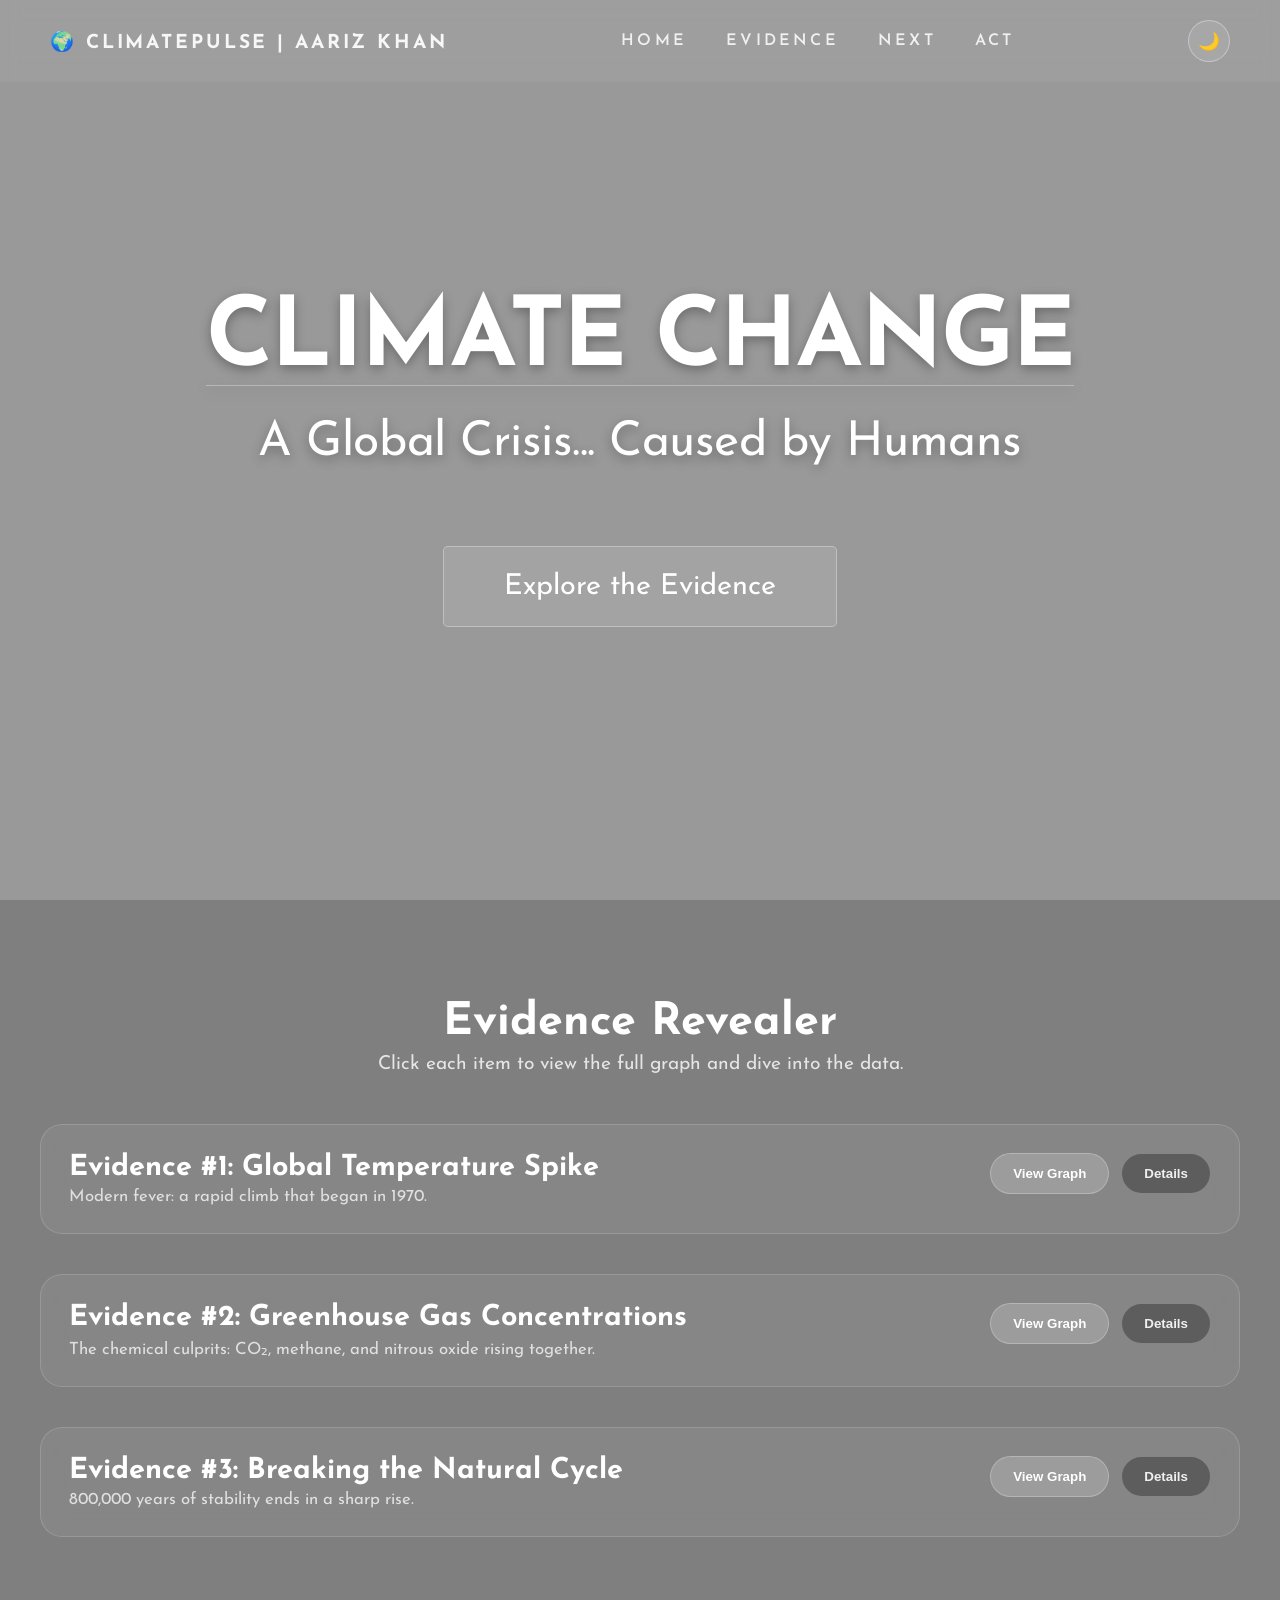
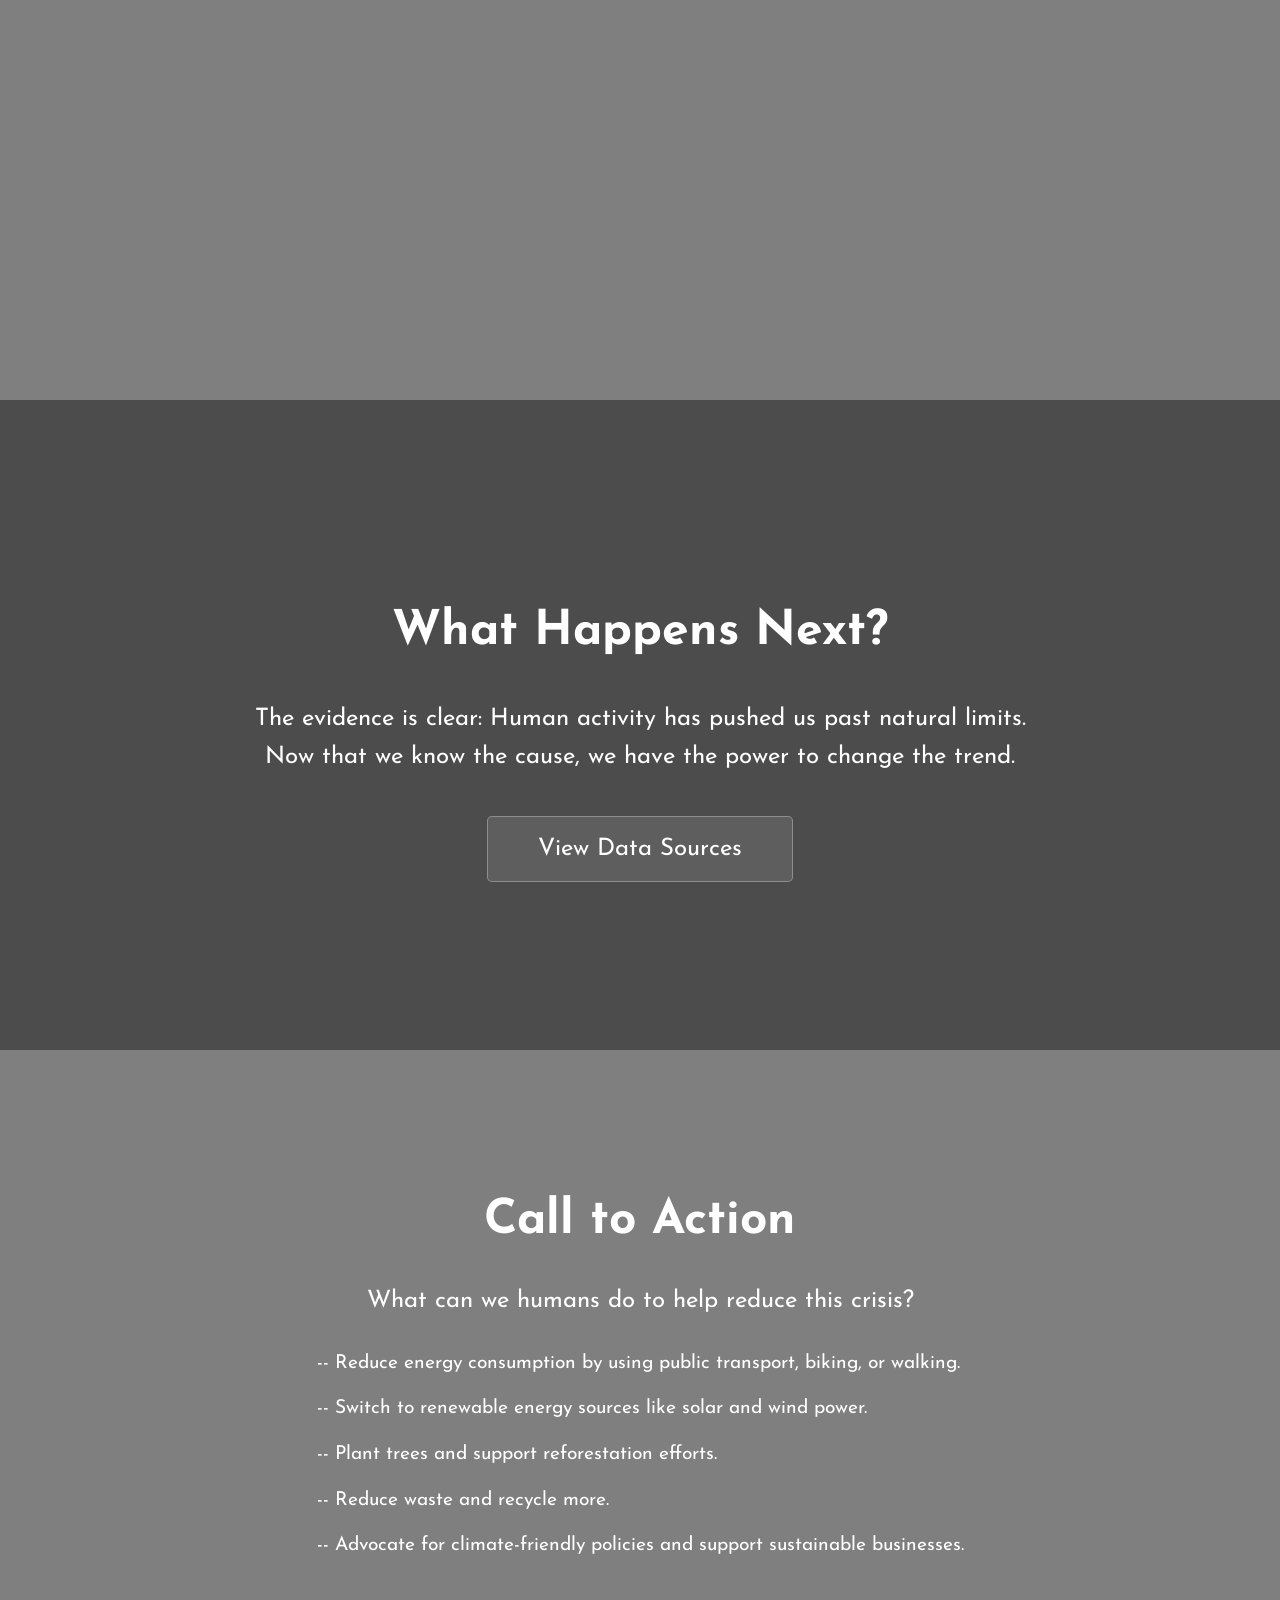
==== index.html @ 31670c79 "I love you Aariz ~Mummy" ====
<!DOCTYPE html>
<html lang="en">
<head>
    <meta charset="UTF-8">
    <meta name="viewport" content="width=device-width, initial-scale=1.0">
    <title>Climate Change | Research Project</title>
    <link rel="stylesheet" href="style.css">
    <link rel="preconnect" href="https://fonts.googleapis.com">
    <link rel="preconnect" href="https://fonts.gstatic.com" crossorigin>
    <link href="https://fonts.googleapis.com/css2?family=Josefin+Sans:ital,wght@0,100..700;1,100..700&display=swap" rel="stylesheet">
</head>
<body>
    <header class="top-bar">
        <div class="brand">
            <span class="logo">🌍 ClimatePulse | Aariz Khan</span>
        </div>
        <nav class="nav-links" id="navLinks">
            <a href="#hero">Home</a>
            <a href="#evidence">Evidence</a>
            <a href="#conclusion">Next</a>
            <a href="#call-to-action">Act</a>
        </nav>
        <div class="actions">
            <button class="icon-btn" id="themeToggle" onclick="toggleTheme()" aria-label="Toggle theme">🌙</button>
            <button class="icon-btn mobile-menu" onclick="toggleMobileNav()" aria-label="Open menu">☰</button>
        </div>
    </header>

    <section id="hero">
        <h1 class="display_title">CLIMATE CHANGE</h1>
        <h2 class="display_subtitle">A Global Crisis... Caused by Humans</h2>
        <button class="scroll-btn" onclick="scrollToEvidence()">Explore the Evidence</button>
    </section>

    <section id="evidence">
        <div class="section-header">
            <h2>Evidence Revealer</h2>
            <p>Click each item to view the full graph and dive into the data.</p>
        </div>

        <div class="evidence-container">
            <div class="evidence-card" id="card-1">
                <div class="card-top">
                    <div>
                        <h3>Evidence #1: Global Temperature Spike</h3>
                        <p class="card-subtitle">Modern fever: a rapid climb that began in 1970.</p>
                    </div>
                    <div class="card-actions">
                        <button class="primary-btn" onclick="openGraphModal(1)">View Graph</button>
                        <button class="secondary-btn" onclick="toggleDetails(1)">Details</button>
                    </div>
                </div>
                <div class="card-details hidden" id="details-1">
                    <p class="observation"><strong>Observation:</strong> Global surface temperatures remained mostly stable until the late 1800s. Since 1970, there has been a rapid and steady climb in temperature. The total increase is now more than 1.0°C above the historical baseline.</p>
                    <p class="reasoning"><strong>Reasoning:</strong> This rapid increase is an urgent "red flag" because Earth's massive climate system usually changes slowly. Natural forces like volcanic eruptions or orbital shifts cannot explain a 1.1°C jump in just a few decades. This jump occurred around 1970—exactly when global industrialization and car ownership exploded—showing a clear human correlation.</p>
                </div>
            </div>

            <div class="evidence-card" id="card-2">
                <div class="card-top">
                    <div>
                        <h3>Evidence #2: Greenhouse Gas Concentrations</h3>
                        <p class="card-subtitle">The chemical culprits: CO₂, methane, and nitrous oxide rising together.</p>
                    </div>
                    <div class="card-actions">
                        <button class="primary-btn" onclick="openGraphModal(2)">View Graph</button>
                        <button class="secondary-btn" onclick="toggleDetails(2)">Details</button>
                    </div>
                </div>
                <div class="card-details hidden" id="details-2">
                    <p class="observation"><strong>Observation:</strong> CO₂, methane, and nitrous oxide were extremely stable for nearly 1,900 years. All three gases show a simultaneous, vertical spike starting in the late 1800s.</p>
                    <p class="reasoning"><strong>Reasoning:</strong> This proves the atmospheric change is linked to humans. For 2,000 years, natural cycles kept these gases constant. They only began to rise when humans started the Industrial Revolution and burned fossil fuels in the 1800s. Since these specific gases trap heat (the Greenhouse Effect), this spike explains why the temperature is rising now.</p>
                </div>
            </div>

            <div class="evidence-card" id="card-3">
                <div class="card-top">
                    <div>
                        <h3>Evidence #3: Breaking the Natural Cycle</h3>
                        <p class="card-subtitle">800,000 years of stability ends in a sharp rise.</p>
                    </div>
                    <div class="card-actions">
                        <button class="primary-btn" onclick="openGraphModal(3)">View Graph</button>
                        <button class="secondary-btn" onclick="toggleDetails(3)">Details</button>
                    </div>
                </div>
                <div class="card-details hidden" id="details-3">
                    <p class="observation"><strong>Observation:</strong> For millennia, CO₂ naturally cycled around an average of 300 ppm. The current level has surged to a high of 422.8 ppm, breaking an 800,000-year pattern.</p>
                    <p class="reasoning"><strong>Reasoning:</strong> This evidence proves the current warming is not a "natural cycle." Looking back almost a million years, nature has a clear limit (300 ppm) that it never passed on its own. Reaching 422.8 ppm in just 150 years confirms that human activity has pushed the atmosphere into a state it hasn't seen in nearly a million year.</p>
                </div>
            </div>
        </div>
    </section>

    <section id="conclusion">
        <h2>What Happens Next?</h2>
        <p>The evidence is clear: Human activity has pushed us past natural limits. Now that we know the cause, we have the power to change the trend.</p>
        <button class="data-btn" onclick="openSources()">View Data Sources</button>
    </section>

    <section id="call-to-action">
        <h2>Call to Action</h2>
        <p>What can we humans do to help reduce this crisis?</p>
        <ul>
            <li> -- Reduce energy consumption by using public transport, biking, or walking.</li>
            <li> -- Switch to renewable energy sources like solar and wind power.</li>
            <li> -- Plant trees and support reforestation efforts.</li>
            <li> -- Reduce waste and recycle more.</li>
            <li> -- Advocate for climate-friendly policies and support sustainable businesses.</li>
        </ul>
    </section>

    <div id="graphModal" class="modal hidden">
        <div class="modal-backdrop" onclick="closeModal()"></div>
        <div class="modal-content">
            <button class="modal-close" onclick="closeModal()" aria-label="Close">×</button>
            <h3 id="modalTitle">Graph</h3>
            <img id="modalImage" src="" alt="">
            <p id="modalCaption"></p>
            <div class="modal-cta">
                <button class="secondary-btn" onclick="downloadGraph()">Download</button>
                <button class="secondary-btn" onclick="shareGraph()">Share</button>
            </div>
        </div>
    </div>

    <button id="scrollTopBtn" class="scroll-top" onclick="scrollToTop()" aria-label="Scroll to top">↑</button>

    <script src="script.js"></script>
</body>
</html>
---- style.css ----
body {
    margin: 0;
    background-image: linear-gradient(rgba(0, 0, 0, 0.4), rgba(0, 0, 0, 0.4)), url("https://images.unsplash.com/photo-1463947628408-f8581a2f4aca?auto=format&fit=crop&q=80&w=1920");
    background-position: center;
    background-size: cover;
    background-repeat: no-repeat;
    background-attachment: fixed;
    min-height: 100vh;
    color: white;
    font-family: 'Josefin Sans', sans-serif;
}

.top-bar {
    position: fixed;
    top: 0;
    width: 100%;
    padding: 20px 50px;
    box-sizing: border-box;
    display: flex;
    justify-content: space-between;
    align-items: center;
    background: rgba(255, 255, 255, 0.05);
    backdrop-filter: blur(10px);
    z-index: 1000;
    font-family: 'josefin sans', sans-serif;
    text-transform: uppercase;
    letter-spacing: 0.2em;
}

.brand {
    display: flex;
    align-items: center;
    gap: 16px;
}

.logo {
    font-size: 1.2rem;
    letter-spacing: 0.15em;
    font-weight: 700;
    color: rgba(255, 255, 255, 0.92);
}

.nav-links {
    display: flex;
    gap: 1.2rem;
}

.nav-links a {
    color: rgba(255, 255, 255, 0.85);
    text-decoration: none;
    font-weight: 600;
    padding: 8px 10px;
    border-radius: 10px;
    transition: background 0.25s, color 0.25s;
}

.nav-links a:hover {
    background: rgba(255, 255, 255, 0.15);
    color: white;
}

.actions {
    display: flex;
    align-items: center;
    gap: 10px;
}

.icon-btn {
    background: rgba(255, 255, 255, 0.1);
    border: 1px solid rgba(255, 255, 255, 0.35);
    border-radius: 999px;
    color: white;
    width: 42px;
    height: 42px;
    display: grid;
    place-items: center;
    cursor: pointer;
    transition: transform 0.2s, background 0.2s;
    font-size: 1.1rem;
}

.icon-btn:hover {
    background: rgba(255, 255, 255, 0.2);
    transform: translateY(-1px);
}

.mobile-menu {
    display: none;
}

@media (max-width: 768px) {
    .nav-links {
        display: none;
    }
    .mobile-menu {
        display: grid;
    }
}

#hero {
    min-height: calc(100vh - 90px);
}

.section-header {
    text-align: center;
    margin-bottom: 50px;
}

.section-header h2 {
    font-size: 2.8rem;
    margin: 0;
}

.section-header p {
    font-size: 1.2rem;
    margin-top: 10px;
    color: rgba(255, 255, 255, 0.8);
}

.evidence-card {
    background: rgba(255, 255, 255, 0.06);
    border: 1px solid rgba(255, 255, 255, 0.15);
    border-radius: 22px;
    padding: 28px;
    margin-bottom: 40px;
    backdrop-filter: blur(12px);
    transition: transform 0.3s, box-shadow 0.3s;
}

.evidence-card:hover {
    transform: translateY(-6px);
    box-shadow: 0 18px 40px rgba(0, 0, 0, 0.25);
}

.card-top {
    display: flex;
    justify-content: space-between;
    align-items: flex-start;
    gap: 20px;
    flex-wrap: wrap;
}

.card-top h3 {
    margin: 0;
    font-size: 1.8rem;
}

.card-subtitle {
    margin: 6px 0 0;
    color: rgba(255, 255, 255, 0.75);
    font-size: 1.05rem;
}

.card-actions {
    display: flex;
    gap: 12px;
    flex-wrap: wrap;
    align-items: center;
}

.primary-btn,
.secondary-btn {
    padding: 12px 22px;
    border-radius: 999px;
    font-weight: 700;
    border: 1px solid rgba(255, 255, 255, 0.25);
    cursor: pointer;
    transition: background 0.2s, transform 0.2s;
}

.primary-btn {
    background: rgba(255, 255, 255, 0.18);
    color: white;
}

.primary-btn:hover {
    background: rgba(255, 255, 255, 0.25);
    transform: translateY(-1px);
}

.secondary-btn {
    background: rgba(0, 0, 0, 0.3);
    color: rgba(255, 255, 255, 0.9);
}

.secondary-btn:hover {
    background: rgba(0, 0, 0, 0.45);
    transform: translateY(-1px);
}

.card-details {
    padding-top: 20px;
    border-top: 1px solid rgba(255, 255, 255, 0.12);
}

.modal {
    position: fixed;
    inset: 0;
    display: flex;
    align-items: center;
    justify-content: center;
    z-index: 2000;
}

.modal-backdrop {
    position: absolute;
    inset: 0;
    background: rgba(0, 0, 0, 0.75);
}

.modal-content {
    position: relative;
    width: min(920px, 92%);
    background: rgba(10, 10, 10, 0.92);
    border-radius: 20px;
    padding: 30px;
    box-shadow: 0 18px 50px rgba(0, 0, 0, 0.55);
    display: flex;
    flex-direction: column;
    gap: 18px;
    z-index: 1;
}

.modal-close {
    position: absolute;
    top: 18px;
    right: 18px;
    border: none;
    background: rgba(255, 255, 255, 0.1);
    color: white;
    font-size: 1.6rem;
    width: 42px;
    height: 42px;
    border-radius: 50%;
    cursor: pointer;
}

.modal-content img {
    width: 100%;
    height: auto;
    border-radius: 14px;
    border: 1px solid rgba(255, 255, 255, 0.18);
}

.modal-cta {
    display: flex;
    gap: 14px;
    flex-wrap: wrap;
    margin-top: 10px;
}

.scroll-top {
    position: fixed;
    right: 18px;
    bottom: 18px;
    width: 50px;
    height: 50px;
    border-radius: 50%;
    background: rgba(255, 255, 255, 0.18);
    border: 1px solid rgba(255, 255, 255, 0.3);
    color: white;
    font-size: 1.5rem;
    display: grid;
    place-items: center;
    cursor: pointer;
    opacity: 0;
    visibility: hidden;
    transition: opacity 0.25s, visibility 0.25s;
    z-index: 1500;
}

.scroll-top.visible {
    opacity: 1;
    visibility: visible;
}

/* Light theme (toggle via script) */
body.light-theme {
    background-image: linear-gradient(rgba(255, 255, 255, 0.6), rgba(255, 255, 255, 0.6)), url("https://images.unsplash.com/photo-1463947628408-f8581a2f4aca?auto=format&fit=crop&q=80&w=1920");
    color: #0b1d2a;
}

body.light-theme .top-bar {
    background: rgba(255, 255, 255, 0.7);
    color: #0b1d2a;
}

body.light-theme .top-bar a {
    color: rgba(11, 29, 42, 0.9);
}

body.light-theme .nav-links a:hover {
    background: rgba(11, 29, 42, 0.1);
    color: rgba(11, 29, 42, 1);
}

body.light-theme .evidence-card,
body.light-theme .modal-content {
    background: rgba(255, 255, 255, 0.9);
    color: #0b1d2a;
}

body.light-theme .primary-btn {
    background: rgba(11, 29, 42, 0.12);
    color: #0b1d2a;
}

body.light-theme .secondary-btn {
    background: rgba(11, 29, 42, 0.14);
    color: #0b1d2a;
}

body.light-theme .scroll-top {
    background: rgba(11, 29, 42, 0.2);
    color: #fff;
}

.hidden {
    display: none;
    max-height: 0;
    opacity: 0;
    overflow: hidden;
    padding-top: 0;
    padding-bottom: 0;
    margin-top: 0;
    margin-bottom: 0;
    transform: translateY(20px);
    pointer-events: none;
}

#hero {
    min-height: 100vh;
    display: flex;
    flex-direction: column;
    align-items: center;
    justify-content: center;
    text-align: center;
    padding: 0 20px;
}

.display_title {
    font-size: clamp(3rem, 10vw, 6rem);
    font-family: josefin sans, sans-serif;
    font-weight: 700;
    text-align: center;
    color: oklch(100% 0.00011 271.152);
    text-shadow: 0 4px 12px rgba(0, 0, 0, 0.3);
    letter-spacing: -0.02em;
    padding: 20px 1px;
    margin: 0;
    text-decoration: underline;
    text-decoration-color: rgba(255, 255, 255, 0.3);
    text-decoration-thickness: 0.5px;
    text-underline-offset: 20px;
}

.display_subtitle {
    font-size: clamp(1.5rem, 5vw, 3rem);
    font-family: josefin sans, sans-serif;
    font-weight: 400;
    text-align: center;
    color: oklch(100% 0.00011 271.152);
    text-shadow: 0 4px 12px rgba(0, 0, 0, 0.3);
    letter-spacing: -0.01em;
    padding: 0 20px;
    margin-top: 10px;
}

.scroll-btn {
    margin-top: 40px;
    padding: 25px 60px;
    background: rgba(255, 255, 255, 0.1);
    border: 1px solid rgba(255, 255, 255, 0.3);
    color: white;
    font-family: 'Josefin Sans', sans-serif;
    font-size: 1.8rem;
    cursor: pointer;
    border-radius: 5px;
    transition: background 0.3s;
}

.scroll-btn:hover {
    background: rgba(255, 255, 255, 0.2);
}

#evidence {
    padding: 100px 20px;
    background: rgba(0, 0, 0, 0.5);
    min-height: 100vh;
}

.evidence-container {
    max-width: 1200px;
    margin: 0 auto;
}

.evidence-item {
    margin-bottom: 60px;
    display: flex;
    flex-direction: column;
    align-items: center;
}

.reveal-btn {
    padding: 20px 50px;
    background: rgba(255, 255, 255, 0.1);
    border: 1px solid rgba(255, 255, 255, 0.3);
    color: white;
    font-family: 'Josefin Sans', sans-serif;
    font-size: 1.5rem;
    cursor: pointer;
    border-radius: 5px;
    transition: background 0.3s;
    margin-bottom: 20px;
}

.reveal-btn:hover {
    background: rgba(255, 255, 255, 0.2);
}

.evidence-content {
    display: flex;
    flex-direction: column;
    align-items: center;
    gap: 20px;
    background: rgba(255, 255, 255, 0.03);
    padding: 40px;
    border-radius: 20px;
    backdrop-filter: blur(5px);
    border: 1px solid rgba(255, 255, 255, 0.1);
    transition: all 0.6s cubic-bezier(0.4, 0, 0.2, 1);
    max-height: 2000px;
    opacity: 1;
    transform: translateY(0);
}

.evidence-content img {
    max-width: 100%;
    height: auto;
    border-radius: 10px;
}

.text-content {
    max-width: 800px;
    text-align: left;
}

.observation, .reasoning {
    margin-bottom: 20px;
    line-height: 1.6;
}

.hidden {
    max-height: 0;
    opacity: 0;
    overflow: hidden;
    padding-top: 0;
    padding-bottom: 0;
    margin-top: 0;
    margin-bottom: 0;
    transform: translateY(20px);
    pointer-events: none;
}

#conclusion {
    padding: 100px 20px;
    background: rgba(0, 0, 0, 0.7);
    text-align: center;
    min-height: 50vh;
    display: flex;
    flex-direction: column;
    justify-content: center;
    align-items: center;
}

#conclusion h2 {
    font-size: 3rem;
    margin-bottom: 20px;
}

#conclusion p {
    font-size: 1.5rem;
    max-width: 800px;
    line-height: 1.6;
    margin-bottom: 40px;
}

.data-btn {
    padding: 20px 50px;
    background: rgba(255, 255, 255, 0.1);
    border: 1px solid rgba(255, 255, 255, 0.3);
    color: white;
    font-family: 'Josefin Sans', sans-serif;
    font-size: 1.5rem;
    cursor: pointer;
    border-radius: 5px;
    transition: background 0.3s;
}

.data-btn:hover {
    background: rgba(255, 255, 255, 0.2);
}

#call-to-action {
    padding: 100px 20px;
    background: rgba(0, 0, 0, 0.5);
    text-align: center;
    min-height: 50vh;
    display: flex;
    flex-direction: column;
    justify-content: center;
    align-items: center;
}

#call-to-action h2 {
    font-size: 3rem;
    margin-bottom: 20px;
}

#call-to-action p {
    font-size: 1.5rem;
    margin-bottom: 20px;
}

#call-to-action ul {
    list-style-type: none;
    padding: 0;
    max-width: 800px;
    text-align: left;
}

#call-to-action li {
    margin-bottom: 15px;
    font-size: 1.2rem;
    line-height: 1.6;
}
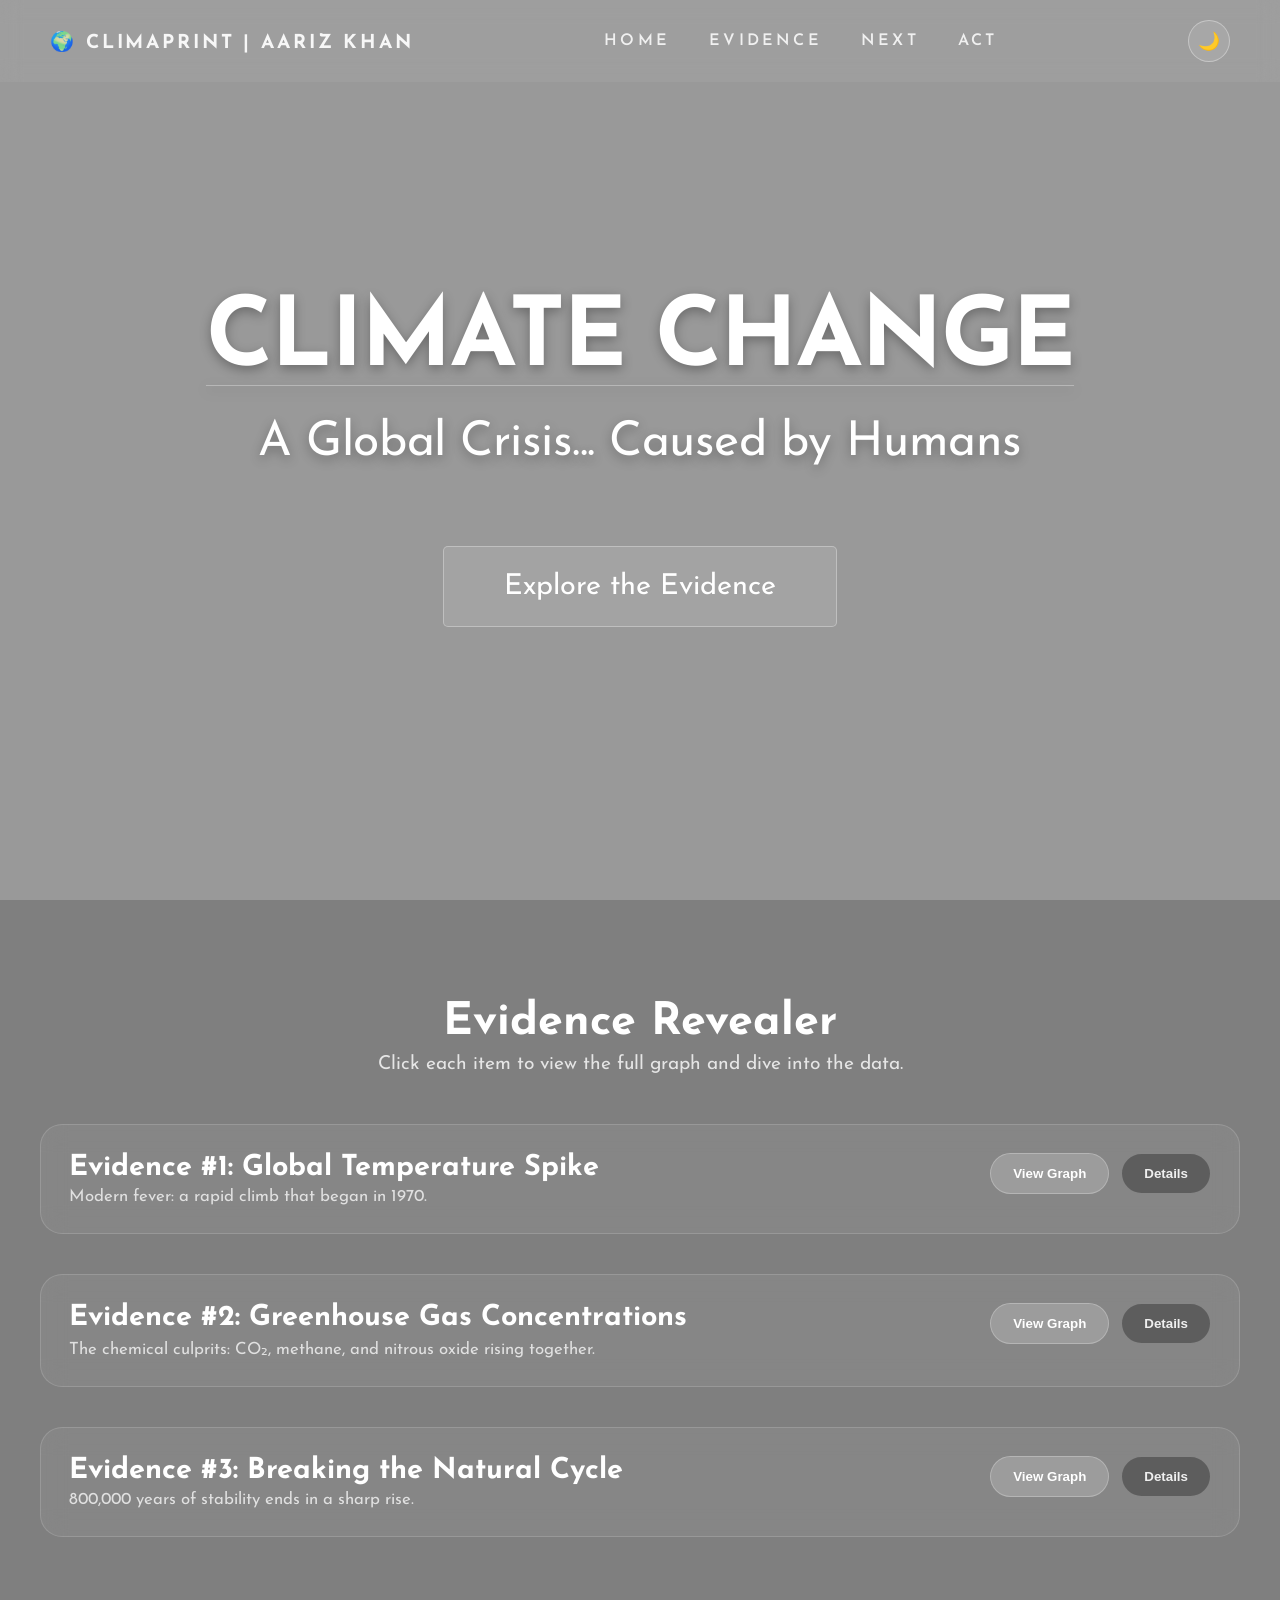
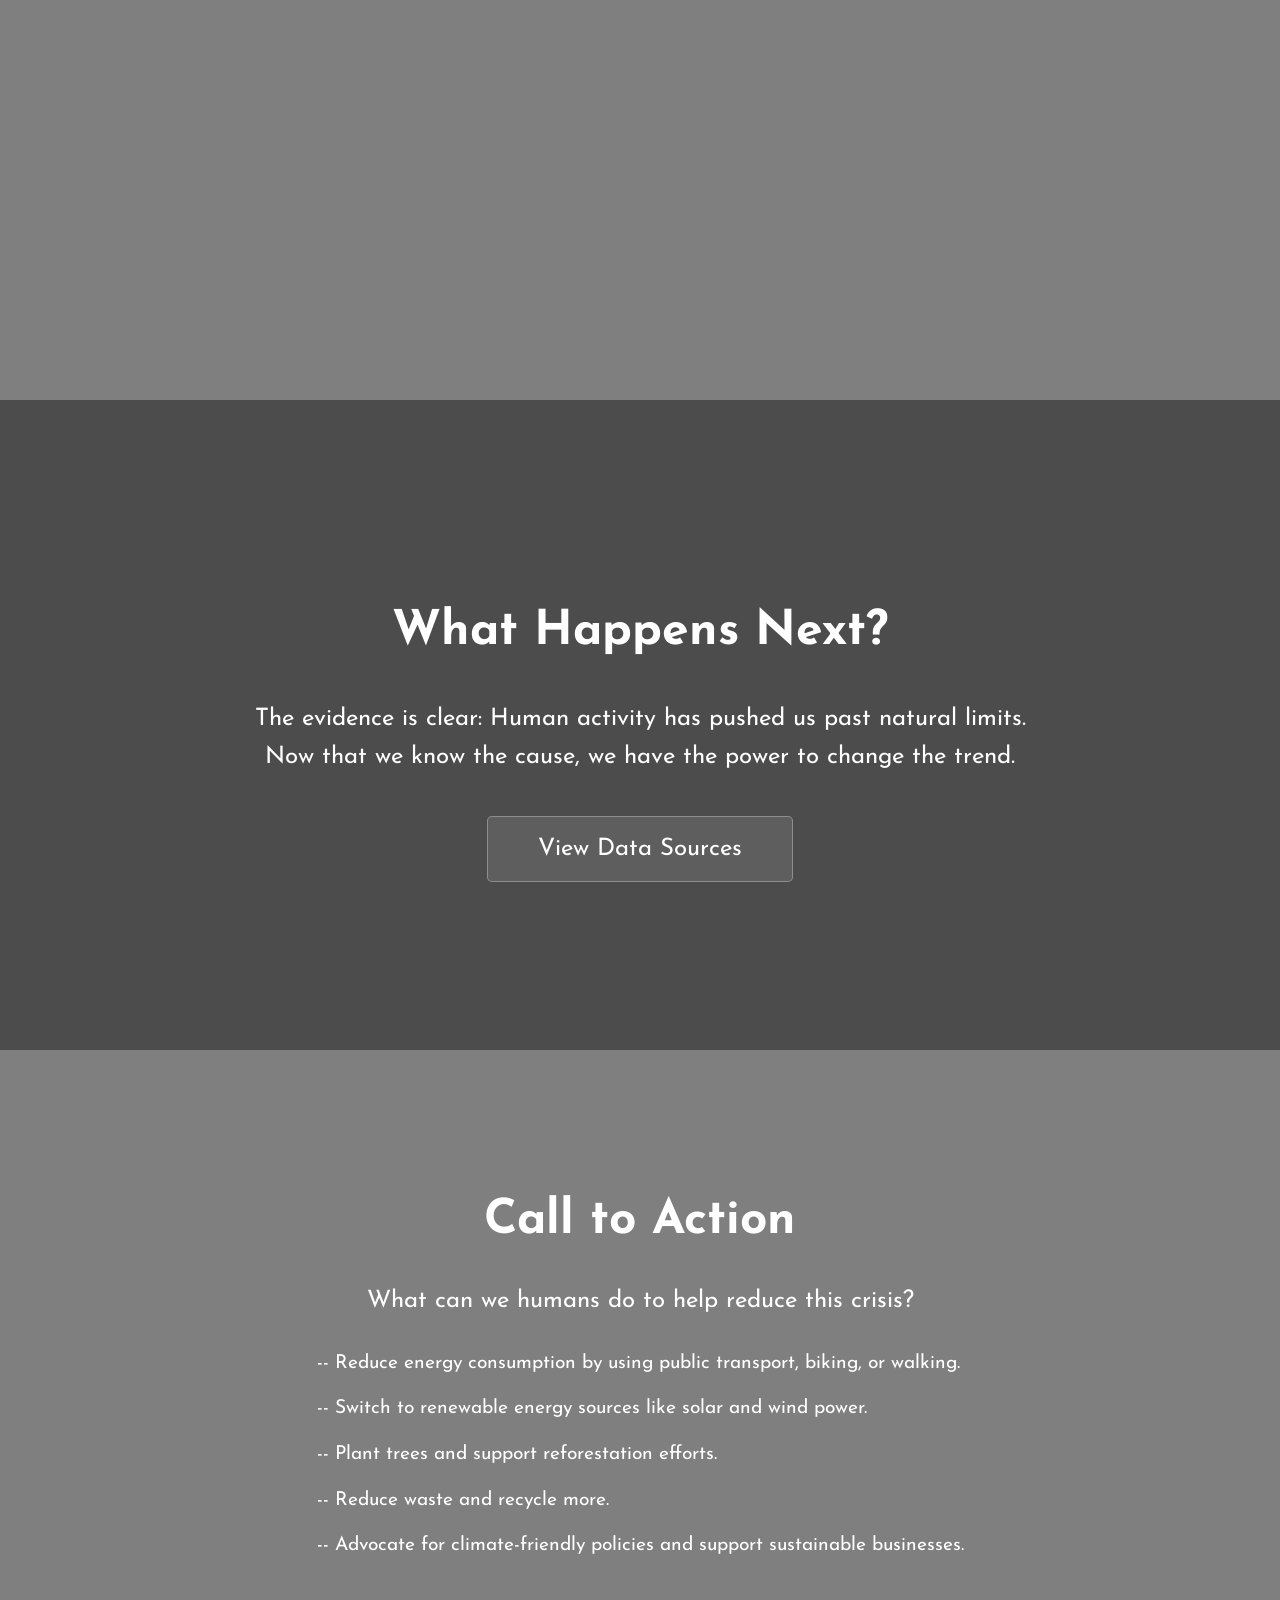
==== commit e404b532: "Fixed E1 Text" ====
--- a/index.html
+++ b/index.html
@@ -12,7 +12,7 @@
 <body>
     <header class="top-bar">
         <div class="brand">
-            <span class="logo">🌍 ClimatePulse | Aariz Khan</span>
+            <span class="logo">🌍 ClimaPrint | Aariz Khan</span>
         </div>
         <nav class="nav-links" id="navLinks">
             <a href="#hero">Home</a>
@@ -52,7 +52,7 @@
                 </div>
                 <div class="card-details hidden" id="details-1">
                     <p class="observation"><strong>Observation:</strong> Global surface temperatures remained mostly stable until the late 1800s. Since 1970, there has been a rapid and steady climb in temperature. The total increase is now more than 1.0°C above the historical baseline.</p>
-                    <p class="reasoning"><strong>Reasoning:</strong> This rapid increase is an urgent "red flag" because Earth's massive climate system usually changes slowly. Natural forces like volcanic eruptions or orbital shifts cannot explain a 1.1°C jump in just a few decades. This jump occurred around 1970—exactly when global industrialization and car ownership exploded—showing a clear human correlation.</p>
+                    <p class="reasoning"><strong>Reasoning:</strong> This rapid temperature increase is a major and very urgent “red flag” for our planet. This is because the Earth’s climate system is massive, and usually changes slowly. While natural forces such as volcanic eruptions and/or shifts in the Earth’s orbit can cause fluctuations, they cannot explain a 1.1C jump in just a few decades. Moreover, we can see that this jump has taken place around 1970, exactly when global industrialization and car ownership exploded, just shows a clear correlation. If this were to be a natural cycle of the planet’s natural climate system, we would expect a gradual curve rather than this sudden spike.</p>
                 </div>
             </div>
 
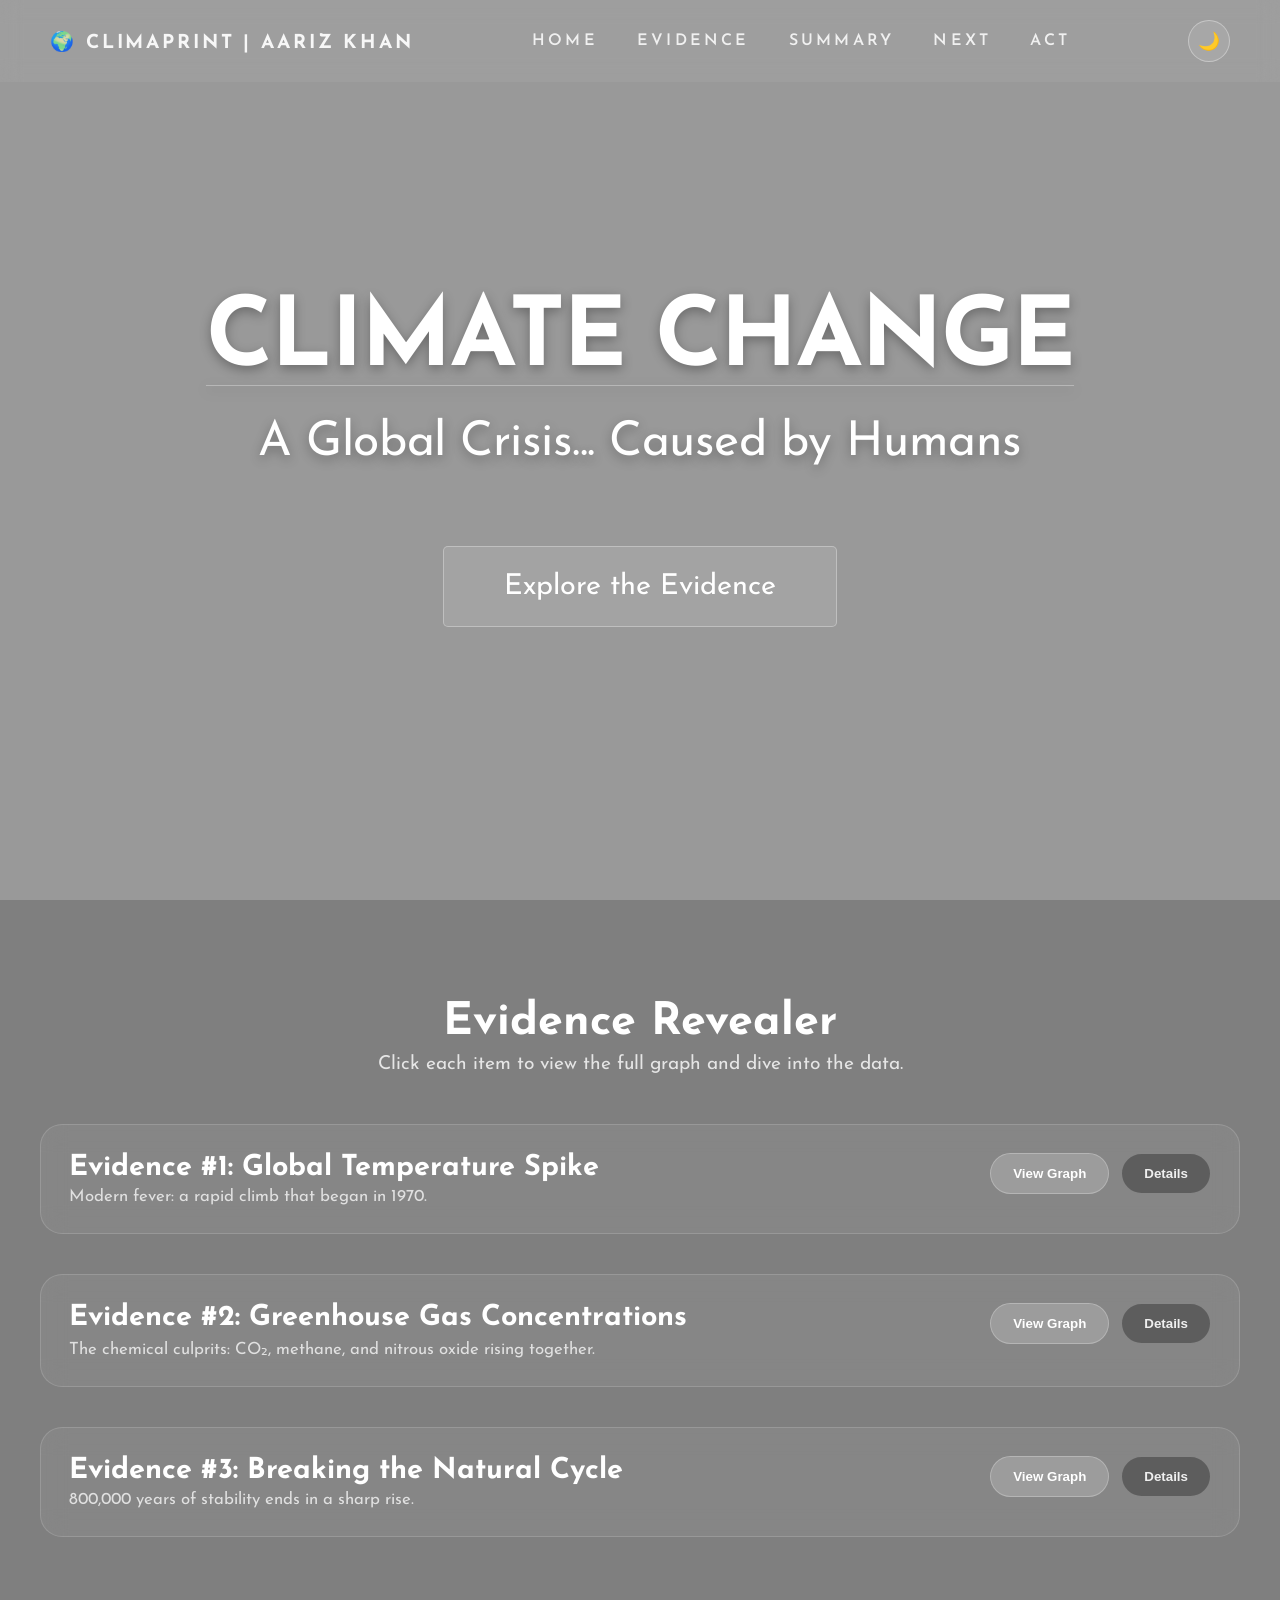
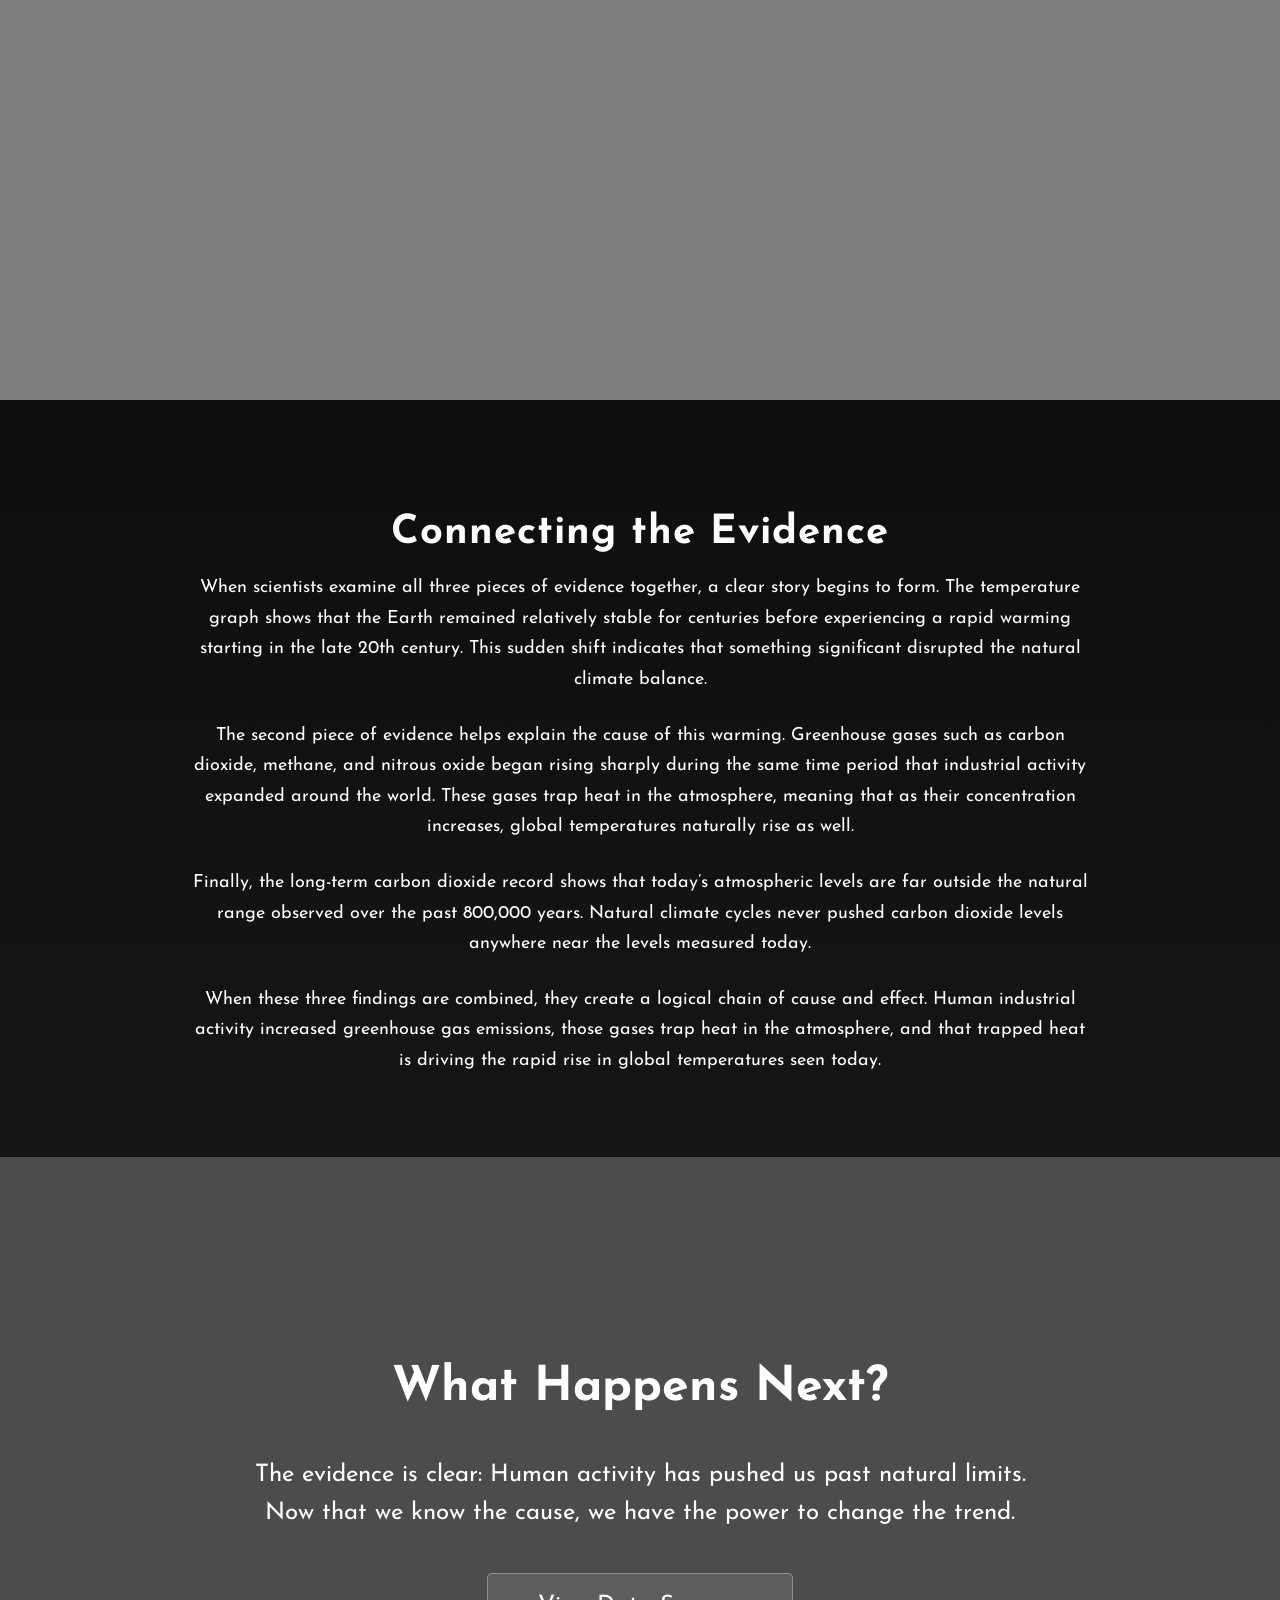
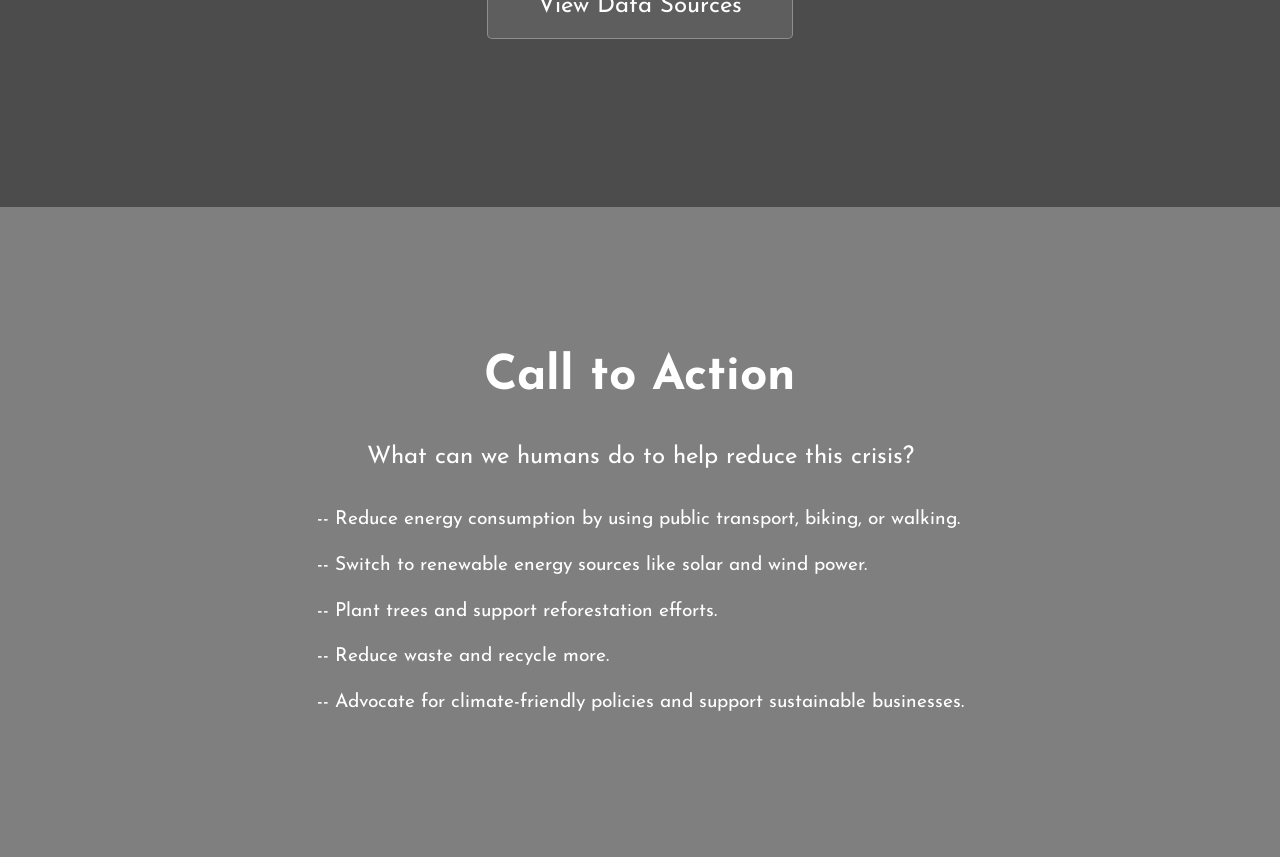
==== commit 7d4ae80e: "CGPT Rev. adding Summary" ====
--- a/index.html
+++ b/index.html
@@ -1,131 +1,265 @@
 <!DOCTYPE html>
 <html lang="en">
 <head>
-    <meta charset="UTF-8">
-    <meta name="viewport" content="width=device-width, initial-scale=1.0">
-    <title>Climate Change | Research Project</title>
-    <link rel="stylesheet" href="style.css">
-    <link rel="preconnect" href="https://fonts.googleapis.com">
-    <link rel="preconnect" href="https://fonts.gstatic.com" crossorigin>
-    <link href="https://fonts.googleapis.com/css2?family=Josefin+Sans:ital,wght@0,100..700;1,100..700&display=swap" rel="stylesheet">
+<meta charset="UTF-8">
+<meta name="viewport" content="width=device-width, initial-scale=1.0">
+<title>Climate Change | Research Project</title>
+<link rel="stylesheet" href="style.css">
+
+<link rel="preconnect" href="https://fonts.googleapis.com">
+<link rel="preconnect" href="https://fonts.gstatic.com" crossorigin>
+
+<link href="https://fonts.googleapis.com/css2?family=Josefin+Sans:ital,wght@0,100..700;1,100..700&display=swap" rel="stylesheet">
 </head>
+
 <body>
-    <header class="top-bar">
-        <div class="brand">
-            <span class="logo">🌍 ClimaPrint | Aariz Khan</span>
-        </div>
-        <nav class="nav-links" id="navLinks">
-            <a href="#hero">Home</a>
-            <a href="#evidence">Evidence</a>
-            <a href="#conclusion">Next</a>
-            <a href="#call-to-action">Act</a>
-        </nav>
-        <div class="actions">
-            <button class="icon-btn" id="themeToggle" onclick="toggleTheme()" aria-label="Toggle theme">🌙</button>
-            <button class="icon-btn mobile-menu" onclick="toggleMobileNav()" aria-label="Open menu">☰</button>
-        </div>
-    </header>
-
-    <section id="hero">
-        <h1 class="display_title">CLIMATE CHANGE</h1>
-        <h2 class="display_subtitle">A Global Crisis... Caused by Humans</h2>
-        <button class="scroll-btn" onclick="scrollToEvidence()">Explore the Evidence</button>
-    </section>
-
-    <section id="evidence">
-        <div class="section-header">
-            <h2>Evidence Revealer</h2>
-            <p>Click each item to view the full graph and dive into the data.</p>
-        </div>
-
-        <div class="evidence-container">
-            <div class="evidence-card" id="card-1">
-                <div class="card-top">
-                    <div>
-                        <h3>Evidence #1: Global Temperature Spike</h3>
-                        <p class="card-subtitle">Modern fever: a rapid climb that began in 1970.</p>
-                    </div>
-                    <div class="card-actions">
-                        <button class="primary-btn" onclick="openGraphModal(1)">View Graph</button>
-                        <button class="secondary-btn" onclick="toggleDetails(1)">Details</button>
-                    </div>
-                </div>
-                <div class="card-details hidden" id="details-1">
-                    <p class="observation"><strong>Observation:</strong> Global surface temperatures remained mostly stable until the late 1800s. Since 1970, there has been a rapid and steady climb in temperature. The total increase is now more than 1.0°C above the historical baseline.</p>
-                    <p class="reasoning"><strong>Reasoning:</strong> This rapid temperature increase is a major and very urgent “red flag” for our planet. This is because the Earth’s climate system is massive, and usually changes slowly. While natural forces such as volcanic eruptions and/or shifts in the Earth’s orbit can cause fluctuations, they cannot explain a 1.1C jump in just a few decades. Moreover, we can see that this jump has taken place around 1970, exactly when global industrialization and car ownership exploded, just shows a clear correlation. If this were to be a natural cycle of the planet’s natural climate system, we would expect a gradual curve rather than this sudden spike.</p>
-                </div>
-            </div>
-
-            <div class="evidence-card" id="card-2">
-                <div class="card-top">
-                    <div>
-                        <h3>Evidence #2: Greenhouse Gas Concentrations</h3>
-                        <p class="card-subtitle">The chemical culprits: CO₂, methane, and nitrous oxide rising together.</p>
-                    </div>
-                    <div class="card-actions">
-                        <button class="primary-btn" onclick="openGraphModal(2)">View Graph</button>
-                        <button class="secondary-btn" onclick="toggleDetails(2)">Details</button>
-                    </div>
-                </div>
-                <div class="card-details hidden" id="details-2">
-                    <p class="observation"><strong>Observation:</strong> CO₂, methane, and nitrous oxide were extremely stable for nearly 1,900 years. All three gases show a simultaneous, vertical spike starting in the late 1800s.</p>
-                    <p class="reasoning"><strong>Reasoning:</strong> This proves the atmospheric change is linked to humans. For 2,000 years, natural cycles kept these gases constant. They only began to rise when humans started the Industrial Revolution and burned fossil fuels in the 1800s. Since these specific gases trap heat (the Greenhouse Effect), this spike explains why the temperature is rising now.</p>
-                </div>
-            </div>
-
-            <div class="evidence-card" id="card-3">
-                <div class="card-top">
-                    <div>
-                        <h3>Evidence #3: Breaking the Natural Cycle</h3>
-                        <p class="card-subtitle">800,000 years of stability ends in a sharp rise.</p>
-                    </div>
-                    <div class="card-actions">
-                        <button class="primary-btn" onclick="openGraphModal(3)">View Graph</button>
-                        <button class="secondary-btn" onclick="toggleDetails(3)">Details</button>
-                    </div>
-                </div>
-                <div class="card-details hidden" id="details-3">
-                    <p class="observation"><strong>Observation:</strong> For millennia, CO₂ naturally cycled around an average of 300 ppm. The current level has surged to a high of 422.8 ppm, breaking an 800,000-year pattern.</p>
-                    <p class="reasoning"><strong>Reasoning:</strong> This evidence proves the current warming is not a "natural cycle." Looking back almost a million years, nature has a clear limit (300 ppm) that it never passed on its own. Reaching 422.8 ppm in just 150 years confirms that human activity has pushed the atmosphere into a state it hasn't seen in nearly a million year.</p>
-                </div>
-            </div>
-        </div>
-    </section>
-
-    <section id="conclusion">
-        <h2>What Happens Next?</h2>
-        <p>The evidence is clear: Human activity has pushed us past natural limits. Now that we know the cause, we have the power to change the trend.</p>
-        <button class="data-btn" onclick="openSources()">View Data Sources</button>
-    </section>
-
-    <section id="call-to-action">
-        <h2>Call to Action</h2>
-        <p>What can we humans do to help reduce this crisis?</p>
-        <ul>
-            <li> -- Reduce energy consumption by using public transport, biking, or walking.</li>
-            <li> -- Switch to renewable energy sources like solar and wind power.</li>
-            <li> -- Plant trees and support reforestation efforts.</li>
-            <li> -- Reduce waste and recycle more.</li>
-            <li> -- Advocate for climate-friendly policies and support sustainable businesses.</li>
-        </ul>
-    </section>
-
-    <div id="graphModal" class="modal hidden">
-        <div class="modal-backdrop" onclick="closeModal()"></div>
-        <div class="modal-content">
-            <button class="modal-close" onclick="closeModal()" aria-label="Close">×</button>
-            <h3 id="modalTitle">Graph</h3>
-            <img id="modalImage" src="" alt="">
-            <p id="modalCaption"></p>
-            <div class="modal-cta">
-                <button class="secondary-btn" onclick="downloadGraph()">Download</button>
-                <button class="secondary-btn" onclick="shareGraph()">Share</button>
-            </div>
-        </div>
-    </div>
-
-    <button id="scrollTopBtn" class="scroll-top" onclick="scrollToTop()" aria-label="Scroll to top">↑</button>
-
-    <script src="script.js"></script>
+
+<header class="top-bar">
+<div class="brand">
+<span class="logo">🌍 ClimaPrint | Aariz Khan</span>
+</div>
+
+<nav class="nav-links" id="navLinks">
+<a href="#hero">Home</a>
+<a href="#evidence">Evidence</a>
+<a href="#summary">Summary</a>
+<a href="#conclusion">Next</a>
+<a href="#call-to-action">Act</a>
+</nav>
+
+<div class="actions">
+<button class="icon-btn" id="themeToggle" onclick="toggleTheme()" aria-label="Toggle theme">🌙</button>
+<button class="icon-btn mobile-menu" onclick="toggleMobileNav()" aria-label="Open menu">☰</button>
+</div>
+</header>
+
+
+<section id="hero">
+<h1 class="display_title">CLIMATE CHANGE</h1>
+<h2 class="display_subtitle">A Global Crisis... Caused by Humans</h2>
+<button class="scroll-btn" onclick="scrollToEvidence()">Explore the Evidence</button>
+</section>
+
+
+<section id="evidence">
+
+<div class="section-header">
+<h2>Evidence Revealer</h2>
+<p>Click each item to view the full graph and dive into the data.</p>
+</div>
+
+
+<div class="evidence-container">
+
+
+<div class="evidence-card" id="card-1">
+
+<div class="card-top">
+<div>
+<h3>Evidence #1: Global Temperature Spike</h3>
+<p class="card-subtitle">Modern fever: a rapid climb that began in 1970.</p>
+</div>
+
+<div class="card-actions">
+<button class="primary-btn" onclick="openGraphModal(1)">View Graph</button>
+<button class="secondary-btn" onclick="toggleDetails(1)">Details</button>
+</div>
+</div>
+
+
+<div class="card-details hidden" id="details-1">
+
+<p class="observation"><strong>Observation:</strong> Global surface temperatures remained mostly stable until the late 1800s. Since 1970, there has been a rapid and steady climb in temperature. The total increase is now more than 1.0°C above the historical baseline.</p>
+
+<p class="reasoning"><strong>Reasoning:</strong> This rapid temperature increase is a major and very urgent “red flag” for our planet. This is because the Earth’s climate system is massive and usually changes slowly. Natural forces such as volcanic eruptions or shifts in Earth’s orbit cannot explain a 1.1°C jump in just a few decades. The timing of this jump aligns with rapid global industrialization and increased fossil fuel use.</p>
+
+</div>
+</div>
+
+
+
+<div class="evidence-card" id="card-2">
+
+<div class="card-top">
+<div>
+<h3>Evidence #2: Greenhouse Gas Concentrations</h3>
+<p class="card-subtitle">The chemical culprits: CO₂, methane, and nitrous oxide rising together.</p>
+</div>
+
+<div class="card-actions">
+<button class="primary-btn" onclick="openGraphModal(2)">View Graph</button>
+<button class="secondary-btn" onclick="toggleDetails(2)">Details</button>
+</div>
+</div>
+
+
+<div class="card-details hidden" id="details-2">
+
+<p class="observation"><strong>Observation:</strong> CO₂, methane, and nitrous oxide were extremely stable for nearly 1,900 years. All three gases show a simultaneous spike starting in the late 1800s.</p>
+
+<p class="reasoning"><strong>Reasoning:</strong> This indicates the atmospheric change is linked to human activity. These gases trap heat through the greenhouse effect. As industrialization expanded and fossil fuels were burned, these gases increased, which helps explain why global temperatures are now rising.</p>
+
+</div>
+</div>
+
+
+
+<div class="evidence-card" id="card-3">
+
+<div class="card-top">
+<div>
+<h3>Evidence #3: Breaking the Natural Cycle</h3>
+<p class="card-subtitle">800,000 years of stability ends in a sharp rise.</p>
+</div>
+
+<div class="card-actions">
+<button class="primary-btn" onclick="openGraphModal(3)">View Graph</button>
+<button class="secondary-btn" onclick="toggleDetails(3)">Details</button>
+</div>
+</div>
+
+
+<div class="card-details hidden" id="details-3">
+
+<p class="observation"><strong>Observation:</strong> For millennia, CO₂ naturally cycled around an average of 300 ppm. The current level has surged to around 420 ppm, breaking an 800,000-year pattern.</p>
+
+<p class="reasoning"><strong>Reasoning:</strong> This shows that the current warming is not part of a normal natural cycle. Human activity has pushed atmospheric carbon dioxide levels beyond anything seen in nearly a million years.</p>
+
+</div>
+</div>
+
+</div>
+</section>
+
+
+
+<section id="summary" style="
+padding:80px 20px;
+background:linear-gradient(180deg,#0e0e0e,#151515);
+color:white;
+text-align:center;
+">
+
+<h2 style="
+font-size:40px;
+margin-bottom:20px;
+letter-spacing:1px;
+">Connecting the Evidence</h2>
+
+<p style="
+max-width:900px;
+margin:auto;
+font-size:18px;
+line-height:1.7;
+margin-bottom:25px;
+">
+
+When scientists examine all three pieces of evidence together, a clear story begins to form. The temperature graph shows that the Earth remained relatively stable for centuries before experiencing a rapid warming starting in the late 20th century. This sudden shift indicates that something significant disrupted the natural climate balance.
+
+</p>
+
+
+<p style="
+max-width:900px;
+margin:auto;
+font-size:18px;
+line-height:1.7;
+margin-bottom:25px;
+">
+
+The second piece of evidence helps explain the cause of this warming. Greenhouse gases such as carbon dioxide, methane, and nitrous oxide began rising sharply during the same time period that industrial activity expanded around the world. These gases trap heat in the atmosphere, meaning that as their concentration increases, global temperatures naturally rise as well.
+
+</p>
+
+
+<p style="
+max-width:900px;
+margin:auto;
+font-size:18px;
+line-height:1.7;
+margin-bottom:25px;
+">
+
+Finally, the long-term carbon dioxide record shows that today’s atmospheric levels are far outside the natural range observed over the past 800,000 years. Natural climate cycles never pushed carbon dioxide levels anywhere near the levels measured today.
+
+</p>
+
+
+<p style="
+max-width:900px;
+margin:auto;
+font-size:18px;
+line-height:1.7;
+">
+
+When these three findings are combined, they create a logical chain of cause and effect. Human industrial activity increased greenhouse gas emissions, those gases trap heat in the atmosphere, and that trapped heat is driving the rapid rise in global temperatures seen today.
+
+</p>
+
+</section>
+
+
+
+<section id="conclusion">
+
+<h2>What Happens Next?</h2>
+
+<p>
+The evidence is clear: Human activity has pushed us past natural limits. Now that we know the cause, we have the power to change the trend.
+</p>
+
+<button class="data-btn" onclick="openSources()">View Data Sources</button>
+
+</section>
+
+
+
+<section id="call-to-action">
+
+<h2>Call to Action</h2>
+
+<p>What can we humans do to help reduce this crisis?</p>
+
+<ul>
+<li> -- Reduce energy consumption by using public transport, biking, or walking.</li>
+<li> -- Switch to renewable energy sources like solar and wind power.</li>
+<li> -- Plant trees and support reforestation efforts.</li>
+<li> -- Reduce waste and recycle more.</li>
+<li> -- Advocate for climate-friendly policies and support sustainable businesses.</li>
+</ul>
+
+</section>
+
+
+
+<div id="graphModal" class="modal hidden">
+
+<div class="modal-backdrop" onclick="closeModal()"></div>
+
+<div class="modal-content">
+
+<button class="modal-close" onclick="closeModal()" aria-label="Close">×</button>
+
+<h3 id="modalTitle">Graph</h3>
+
+<img id="modalImage" src="" alt="">
+
+<p id="modalCaption"></p>
+
+<div class="modal-cta">
+<button class="secondary-btn" onclick="downloadGraph()">Download</button>
+<button class="secondary-btn" onclick="shareGraph()">Share</button>
+</div>
+
+</div>
+</div>
+
+
+
+<button id="scrollTopBtn" class="scroll-top" onclick="scrollToTop()" aria-label="Scroll to top">↑</button>
+
+
+<script src="script.js"></script>
+
 </body>
-</html>
+</html>
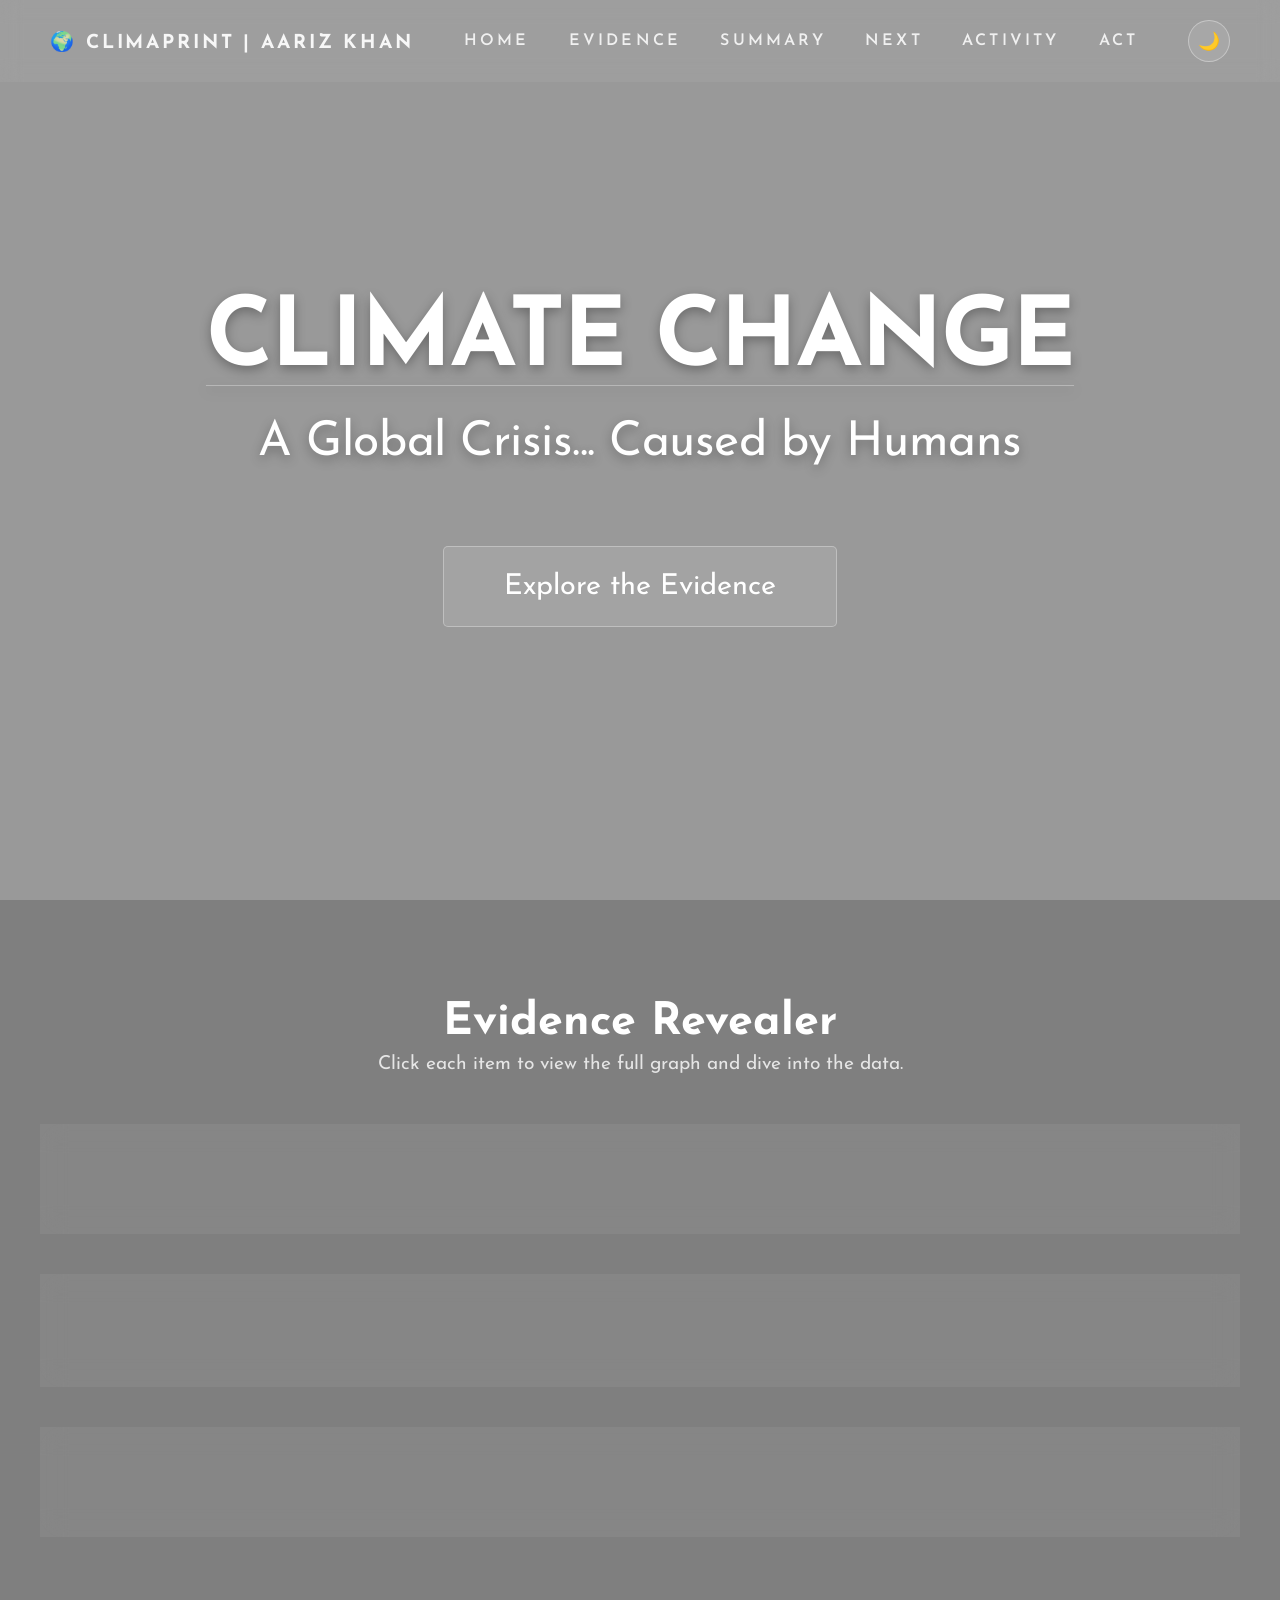
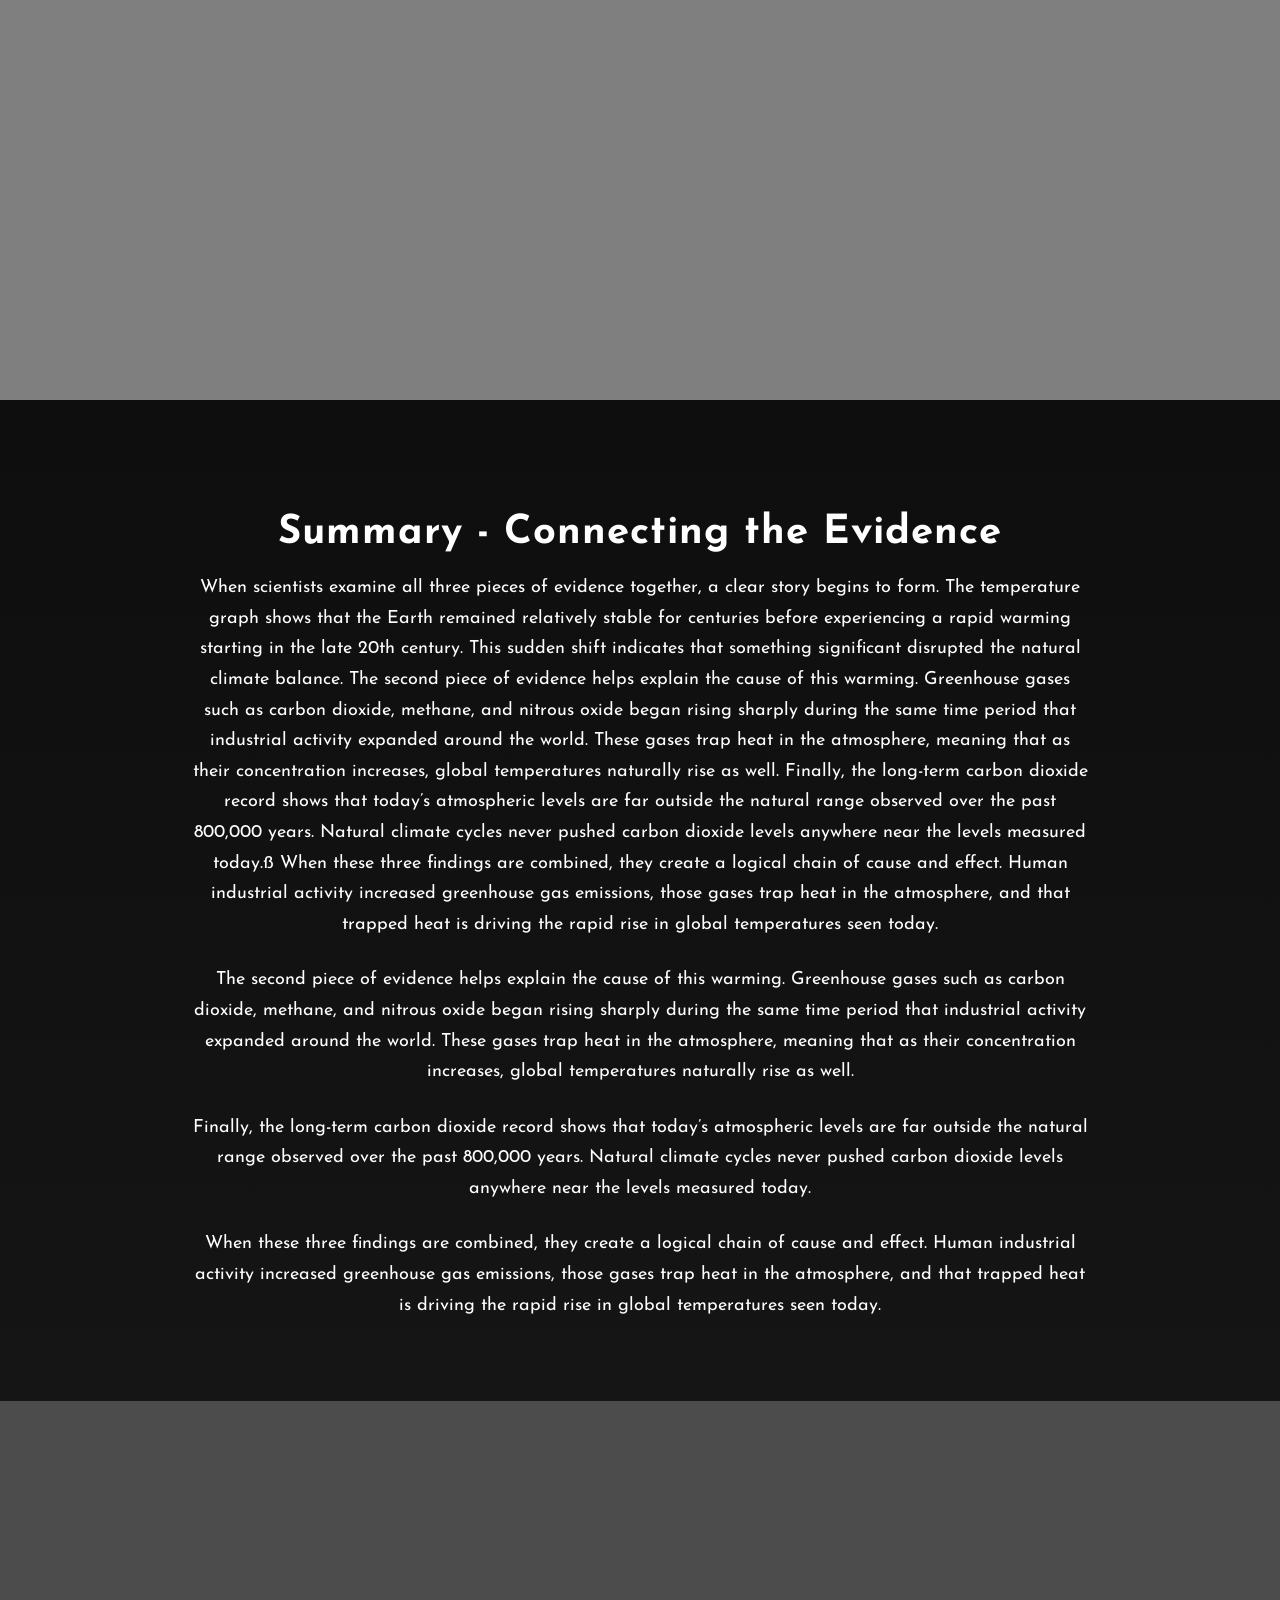
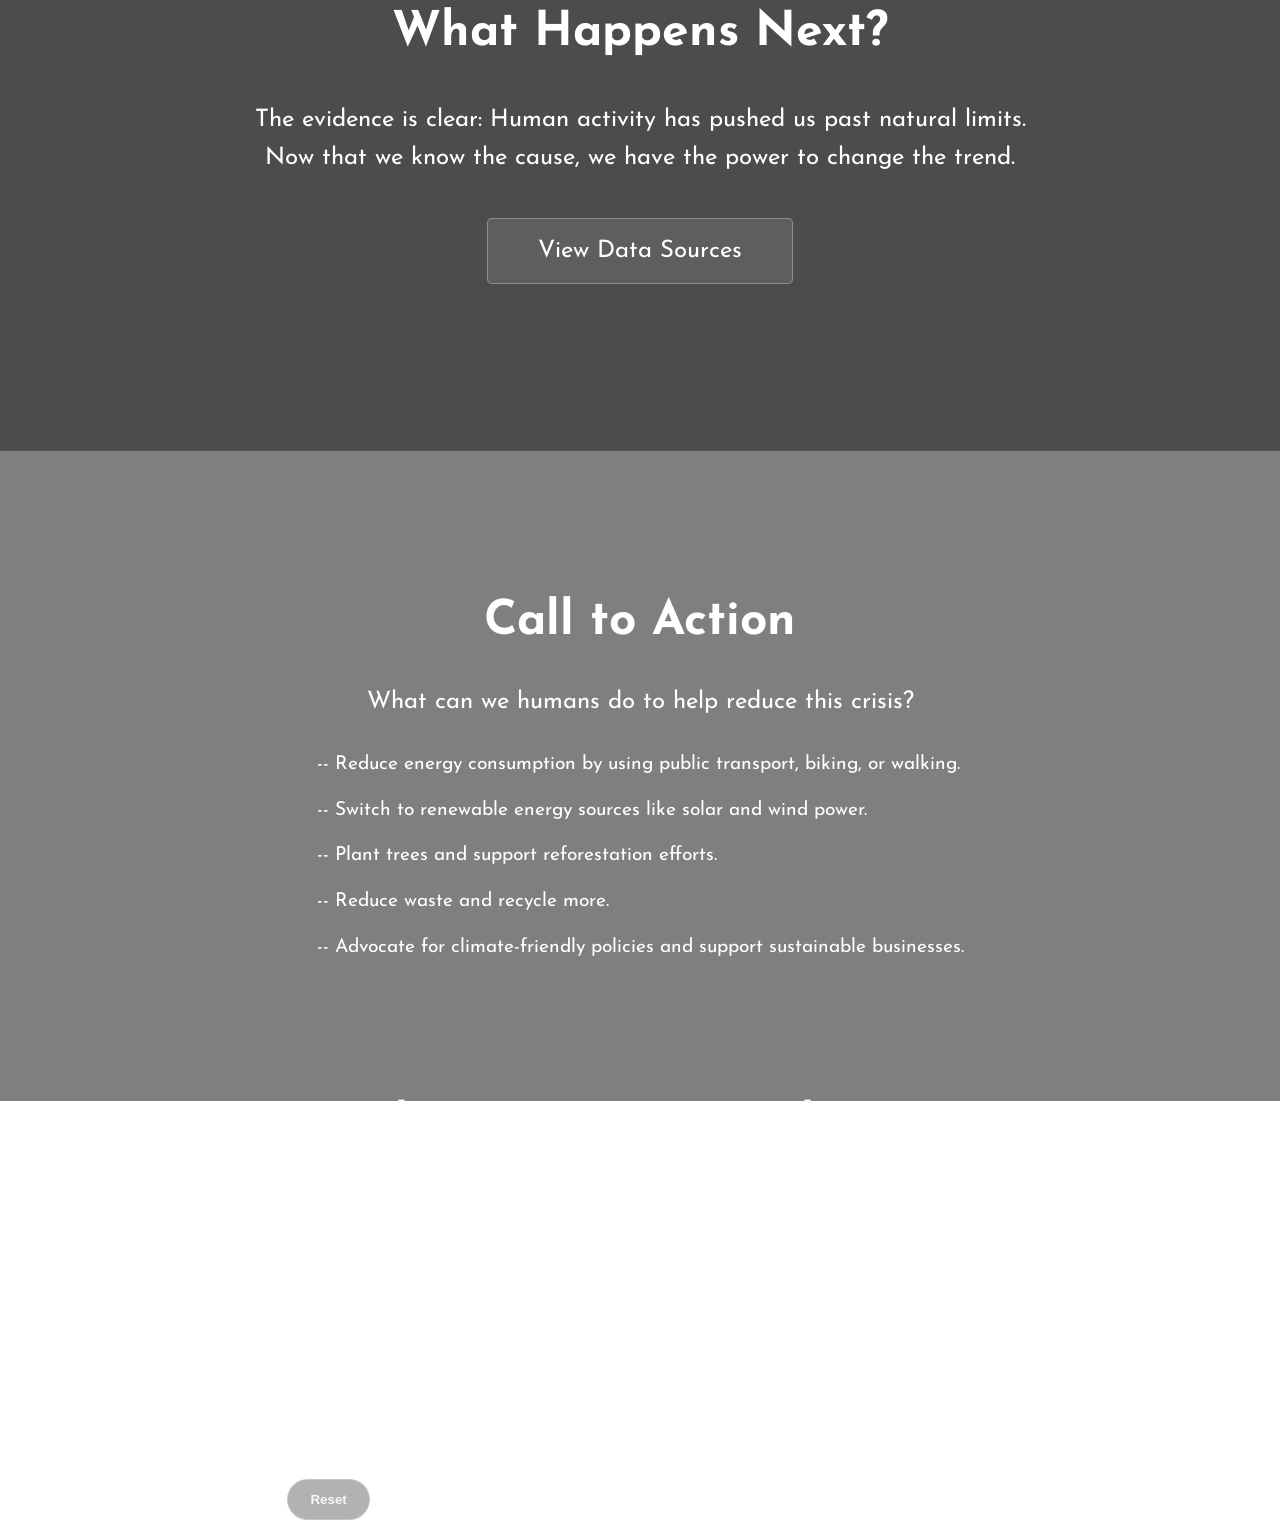
==== commit e8af4a9c: "Testing Summary Renewal" ====
--- a/index.html
+++ b/index.html
@@ -19,15 +19,14 @@
 <span class="logo">🌍 ClimaPrint | Aariz Khan</span>
 </div>
 
-<nav class="nav-links" id="navLinks">
-<a href="#hero">Home</a>
-<a href="#evidence">Evidence</a>
-<a href="#summary">Summary</a>
-<a href="#conclusion">Next</a>
-<a href="#call-to-action">Act</a>
-</nav>
-
-<div class="actions">
+        <nav class="nav-links" id="navLinks">
+            <a href="#hero">Home</a>
+            <a href="#evidence">Evidence</a>
+            <a href="#summary">Summary</a>
+            <a href="#conclusion">Next</a>
+            <a href="#activity">Activity</a>
+            <a href="#call-to-action">Act</a>
+        </nav><div class="actions">
 <button class="icon-btn" id="themeToggle" onclick="toggleTheme()" aria-label="Toggle theme">🌙</button>
 <button class="icon-btn mobile-menu" onclick="toggleMobileNav()" aria-label="Open menu">☰</button>
 </div>
@@ -144,7 +143,7 @@
 font-size:40px;
 margin-bottom:20px;
 letter-spacing:1px;
-">Connecting the Evidence</h2>
+">Summary - Connecting the Evidence</h2>
 
 <p style="
 max-width:900px;
@@ -154,7 +153,7 @@
 margin-bottom:25px;
 ">
 
-When scientists examine all three pieces of evidence together, a clear story begins to form. The temperature graph shows that the Earth remained relatively stable for centuries before experiencing a rapid warming starting in the late 20th century. This sudden shift indicates that something significant disrupted the natural climate balance.
+When scientists examine all three pieces of evidence together, a clear story begins to form. The temperature graph shows that the Earth remained relatively stable for centuries before experiencing a rapid warming starting in the late 20th century. This sudden shift indicates that something significant disrupted the natural climate balance. The second piece of evidence helps explain the cause of this warming. Greenhouse gases such as carbon dioxide, methane, and nitrous oxide began rising sharply during the same time period that industrial activity expanded around the world. These gases trap heat in the atmosphere, meaning that as their concentration increases, global temperatures naturally rise as well. Finally, the long-term carbon dioxide record shows that today’s atmospheric levels are far outside the natural range observed over the past 800,000 years. Natural climate cycles never pushed carbon dioxide levels anywhere near the levels measured today.ß When these three findings are combined, they create a logical chain of cause and effect. Human industrial activity increased greenhouse gas emissions, those gases trap heat in the atmosphere, and that trapped heat is driving the rapid rise in global temperatures seen today.
 
 </p>
 
@@ -214,23 +213,65 @@
 
 
 
-<section id="call-to-action">
-
-<h2>Call to Action</h2>
-
-<p>What can we humans do to help reduce this crisis?</p>
-
-<ul>
-<li> -- Reduce energy consumption by using public transport, biking, or walking.</li>
-<li> -- Switch to renewable energy sources like solar and wind power.</li>
-<li> -- Plant trees and support reforestation efforts.</li>
-<li> -- Reduce waste and recycle more.</li>
-<li> -- Advocate for climate-friendly policies and support sustainable businesses.</li>
-</ul>
-
-</section>
-
-
+    <section id="call-to-action">
+
+        <h2>Call to Action</h2>
+
+        <p>What can we humans do to help reduce this crisis?</p>
+
+        <ul>
+        <li> -- Reduce energy consumption by using public transport, biking, or walking.</li>
+        <li> -- Switch to renewable energy sources like solar and wind power.</li>
+        <li> -- Plant trees and support reforestation efforts.</li>
+        <li> -- Reduce waste and recycle more.</li>
+        <li> -- Advocate for climate-friendly policies and support sustainable businesses.</li>
+        </ul>
+
+    </section>
+
+    <section id="activity">
+        <div class="section-header">
+            <h2>Climate Impact Card Sort</h2>
+            <p>Drag and drop the causes of climate change to rank them from most impactful (1) to least (10). Then check your answers!</p>
+        </div>
+
+        <div class="card-sort-container">
+            <div class="ranking-slots">
+                <h3>Rankings (1-10)</h3>
+                <div class="slots">
+                    <div class="slot" data-rank="1">1</div>
+                    <div class="slot" data-rank="2">2</div>
+                    <div class="slot" data-rank="3">3</div>
+                    <div class="slot" data-rank="4">4</div>
+                    <div class="slot" data-rank="5">5</div>
+                    <div class="slot" data-rank="6">6</div>
+                    <div class="slot" data-rank="7">7</div>
+                    <div class="slot" data-rank="8">8</div>
+                    <div class="slot" data-rank="9">9</div>
+                    <div class="slot" data-rank="10">10</div>
+                </div>
+            </div>
+
+            <div class="card-pool">
+                <h3>Cards to Sort</h3>
+                <div class="cards" id="cardPool">
+                    <!-- Cards will be generated by JS -->
+                </div>
+            </div>
+        </div>
+
+        <div class="activity-controls">
+            <button class="primary-btn" onclick="shuffleCards()">Shuffle Cards</button>
+            <button class="primary-btn" onclick="checkAnswers()">Check Answers</button>
+            <button class="secondary-btn" onclick="resetActivity()">Reset</button>
+        </div>
+
+        <div id="results" class="results hidden">
+            <h3>Your Results</h3>
+            <p id="scoreText"></p>
+            <div id="correctOrder"></div>
+        </div>
+    </section>
 
 <div id="graphModal" class="modal hidden">
 
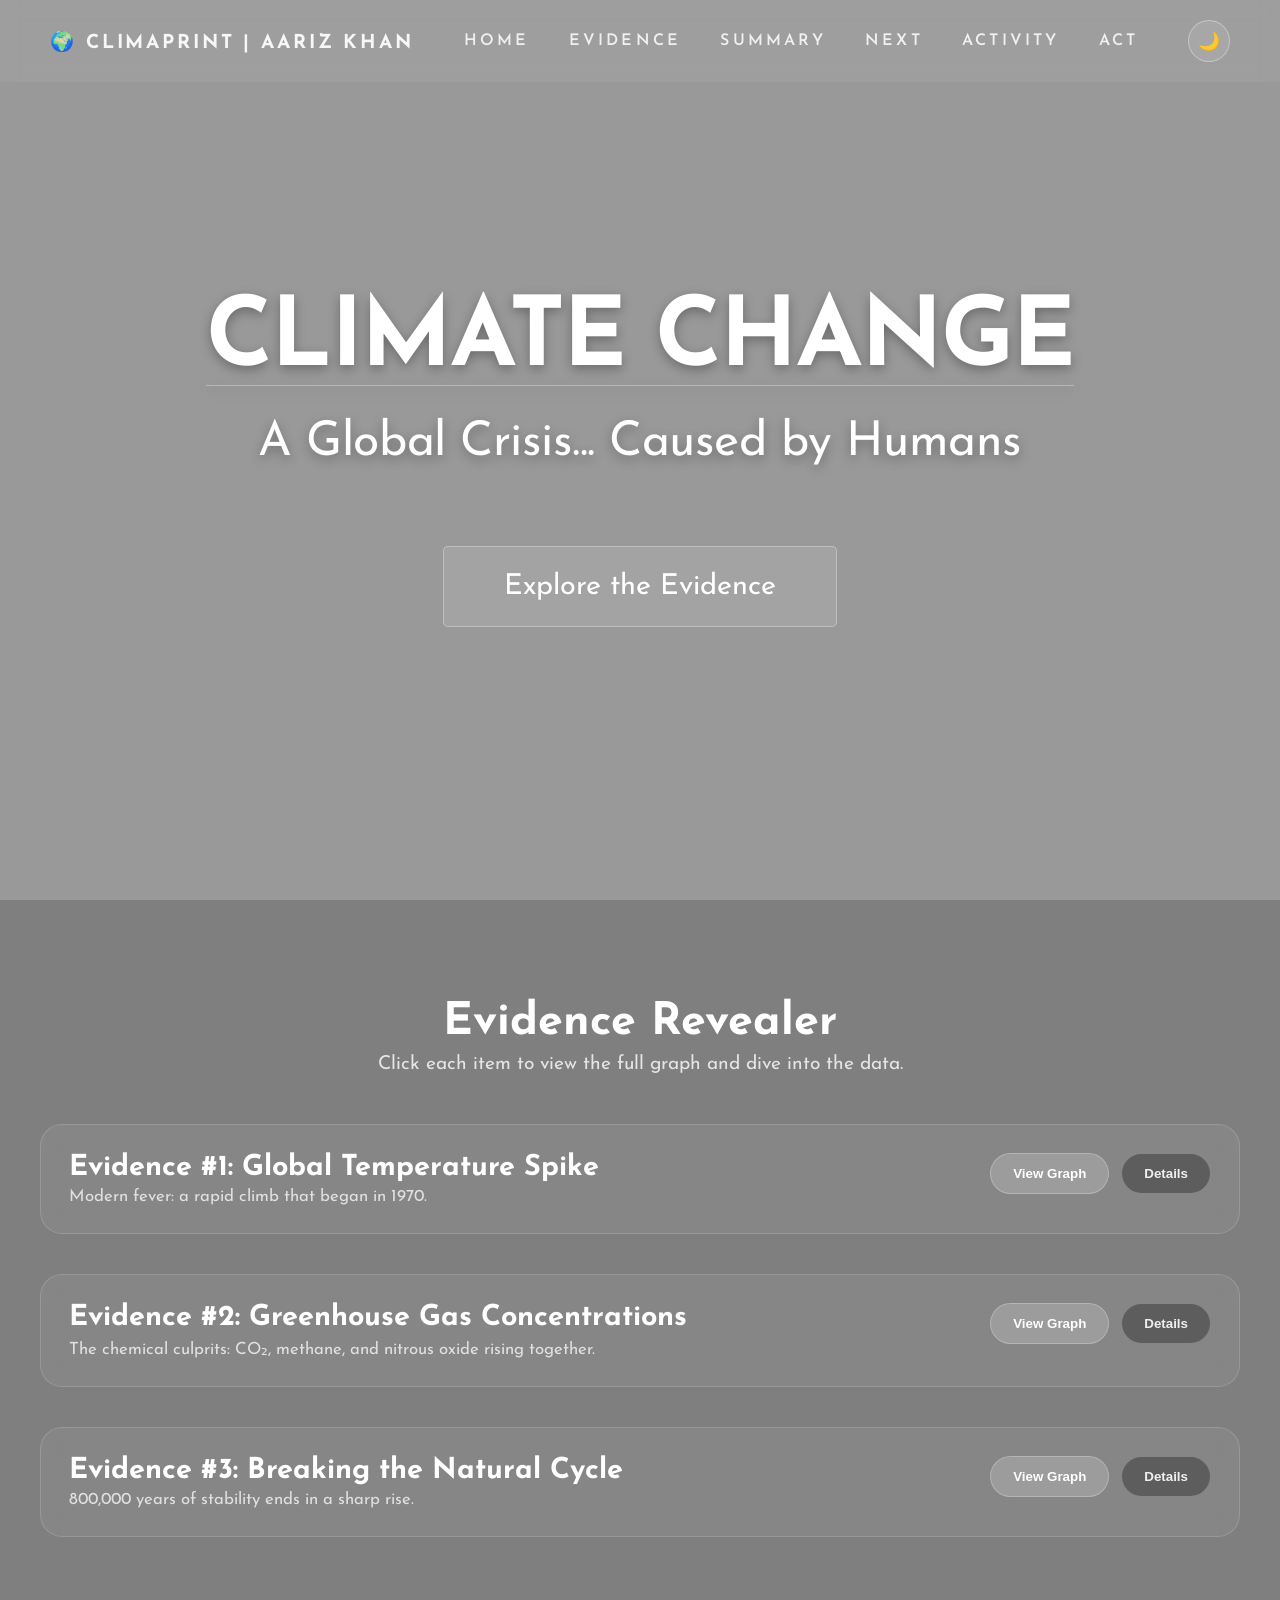
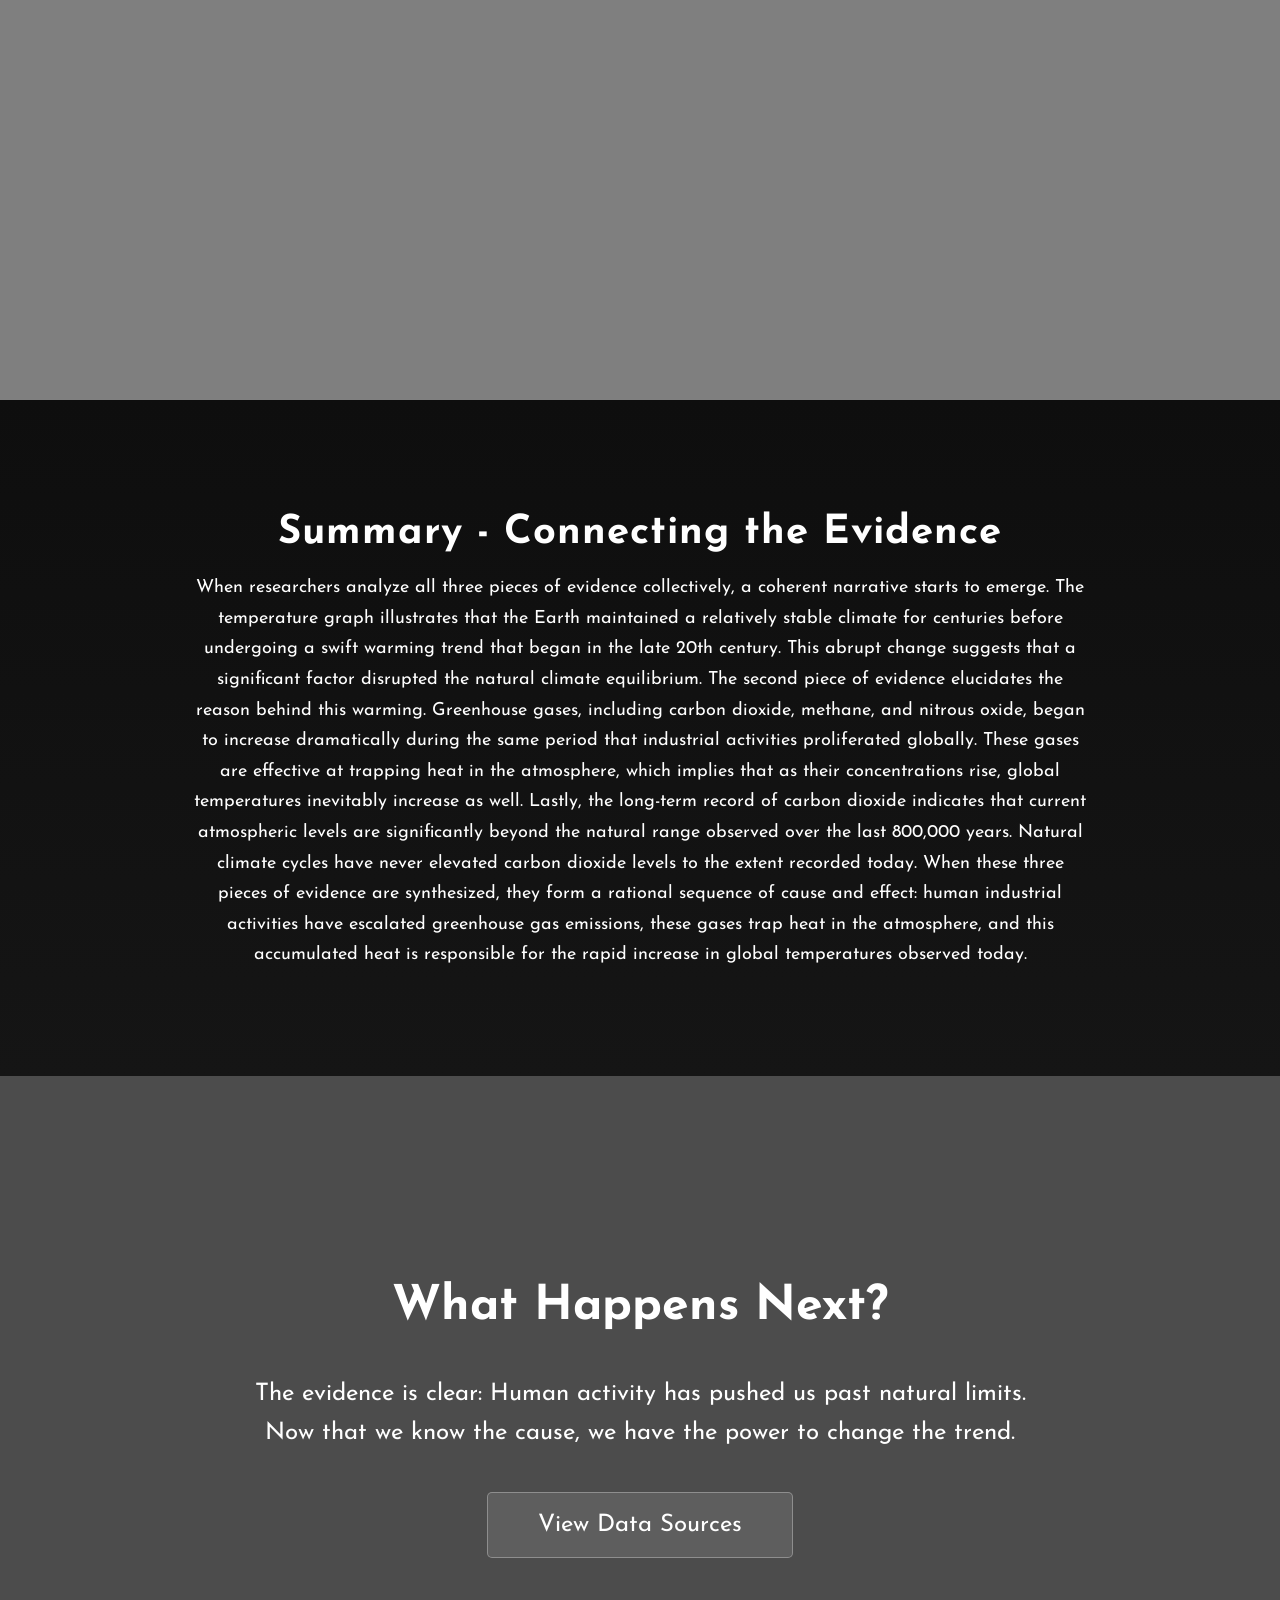
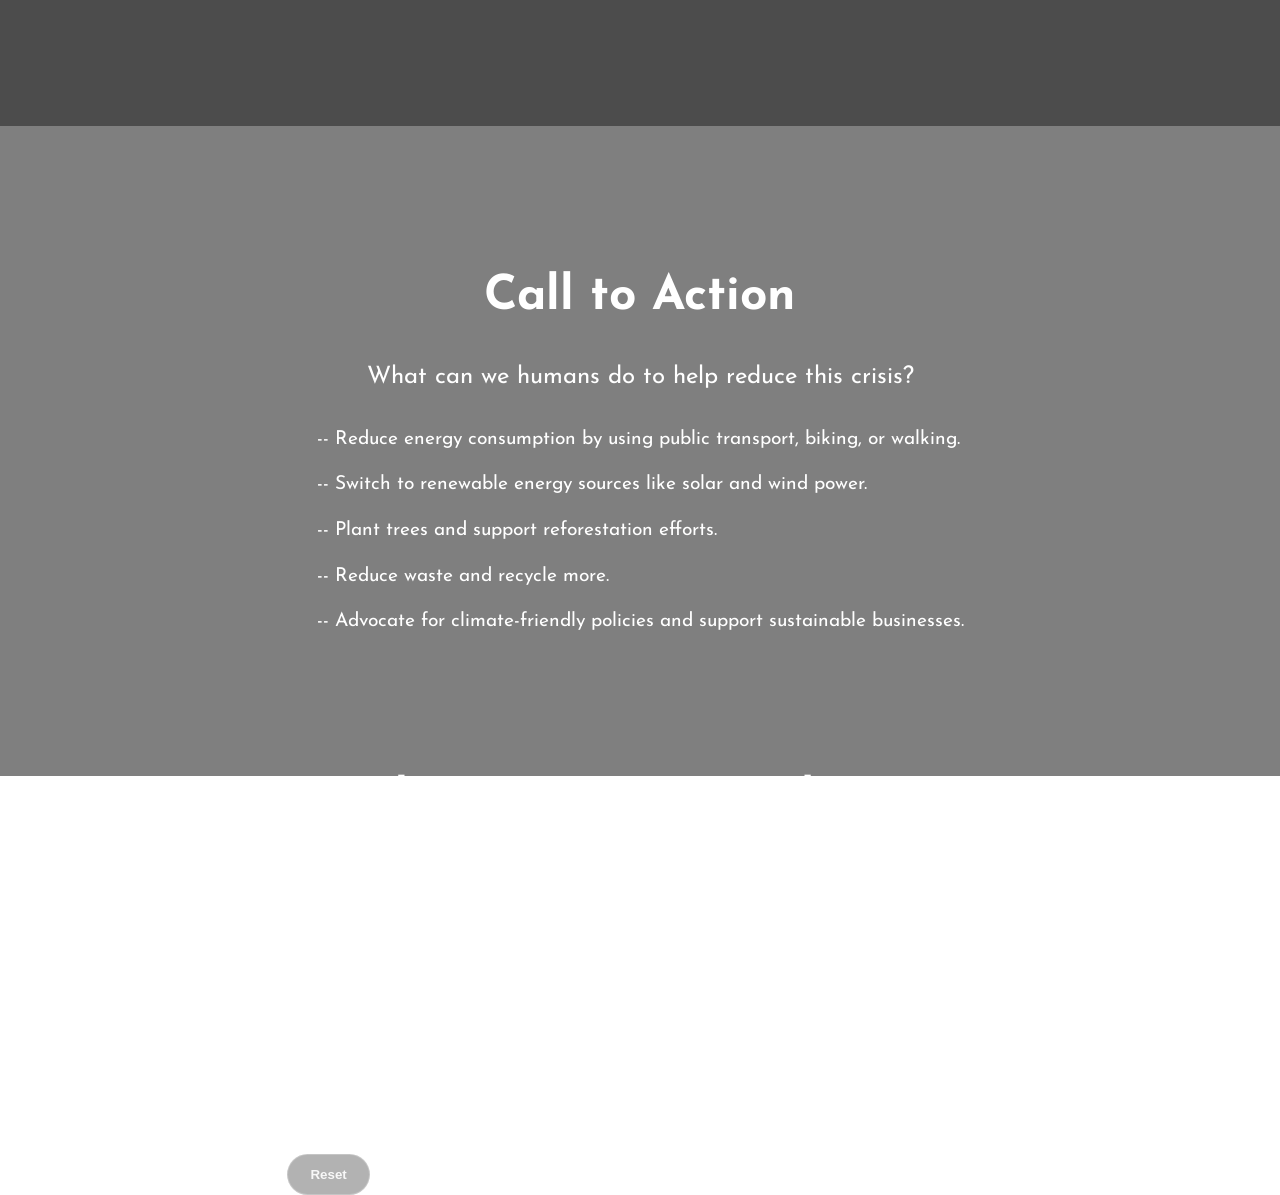
==== commit da92d535: "Re-wrote Text in Summary" ====
--- a/index.html
+++ b/index.html
@@ -153,45 +153,7 @@
 margin-bottom:25px;
 ">
 
-When scientists examine all three pieces of evidence together, a clear story begins to form. The temperature graph shows that the Earth remained relatively stable for centuries before experiencing a rapid warming starting in the late 20th century. This sudden shift indicates that something significant disrupted the natural climate balance. The second piece of evidence helps explain the cause of this warming. Greenhouse gases such as carbon dioxide, methane, and nitrous oxide began rising sharply during the same time period that industrial activity expanded around the world. These gases trap heat in the atmosphere, meaning that as their concentration increases, global temperatures naturally rise as well. Finally, the long-term carbon dioxide record shows that today’s atmospheric levels are far outside the natural range observed over the past 800,000 years. Natural climate cycles never pushed carbon dioxide levels anywhere near the levels measured today.ß When these three findings are combined, they create a logical chain of cause and effect. Human industrial activity increased greenhouse gas emissions, those gases trap heat in the atmosphere, and that trapped heat is driving the rapid rise in global temperatures seen today.
-
-</p>
-
-
-<p style="
-max-width:900px;
-margin:auto;
-font-size:18px;
-line-height:1.7;
-margin-bottom:25px;
-">
-
-The second piece of evidence helps explain the cause of this warming. Greenhouse gases such as carbon dioxide, methane, and nitrous oxide began rising sharply during the same time period that industrial activity expanded around the world. These gases trap heat in the atmosphere, meaning that as their concentration increases, global temperatures naturally rise as well.
-
-</p>
-
-
-<p style="
-max-width:900px;
-margin:auto;
-font-size:18px;
-line-height:1.7;
-margin-bottom:25px;
-">
-
-Finally, the long-term carbon dioxide record shows that today’s atmospheric levels are far outside the natural range observed over the past 800,000 years. Natural climate cycles never pushed carbon dioxide levels anywhere near the levels measured today.
-
-</p>
-
-
-<p style="
-max-width:900px;
-margin:auto;
-font-size:18px;
-line-height:1.7;
-">
-
-When these three findings are combined, they create a logical chain of cause and effect. Human industrial activity increased greenhouse gas emissions, those gases trap heat in the atmosphere, and that trapped heat is driving the rapid rise in global temperatures seen today.
+When researchers analyze all three pieces of evidence collectively, a coherent narrative starts to emerge. The temperature graph illustrates that the Earth maintained a relatively stable climate for centuries before undergoing a swift warming trend that began in the late 20th century. This abrupt change suggests that a significant factor disrupted the natural climate equilibrium. The second piece of evidence elucidates the reason behind this warming. Greenhouse gases, including carbon dioxide, methane, and nitrous oxide, began to increase dramatically during the same period that industrial activities proliferated globally. These gases are effective at trapping heat in the atmosphere, which implies that as their concentrations rise, global temperatures inevitably increase as well. Lastly, the long-term record of carbon dioxide indicates that current atmospheric levels are significantly beyond the natural range observed over the last 800,000 years. Natural climate cycles have never elevated carbon dioxide levels to the extent recorded today. When these three pieces of evidence are synthesized, they form a rational sequence of cause and effect: human industrial activities have escalated greenhouse gas emissions, these gases trap heat in the atmosphere, and this accumulated heat is responsible for the rapid increase in global temperatures observed today.
 
 </p>
 
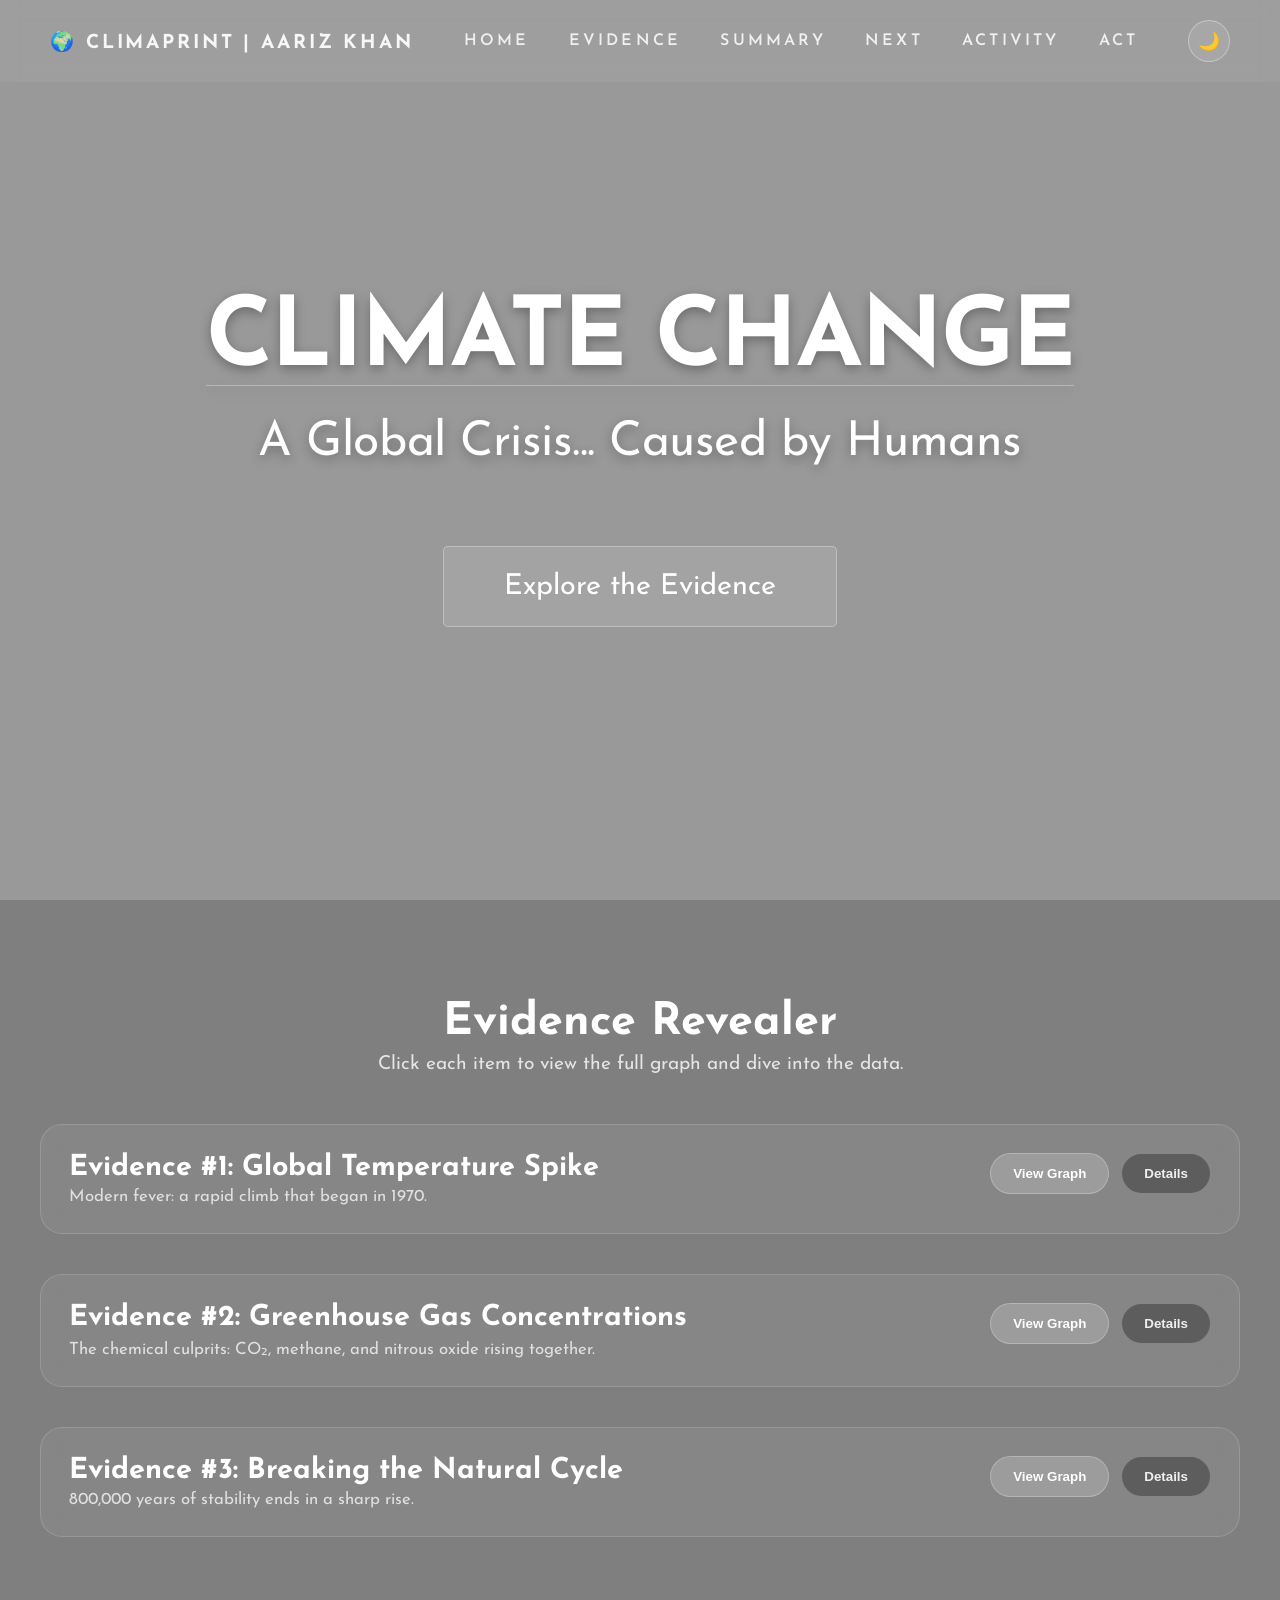
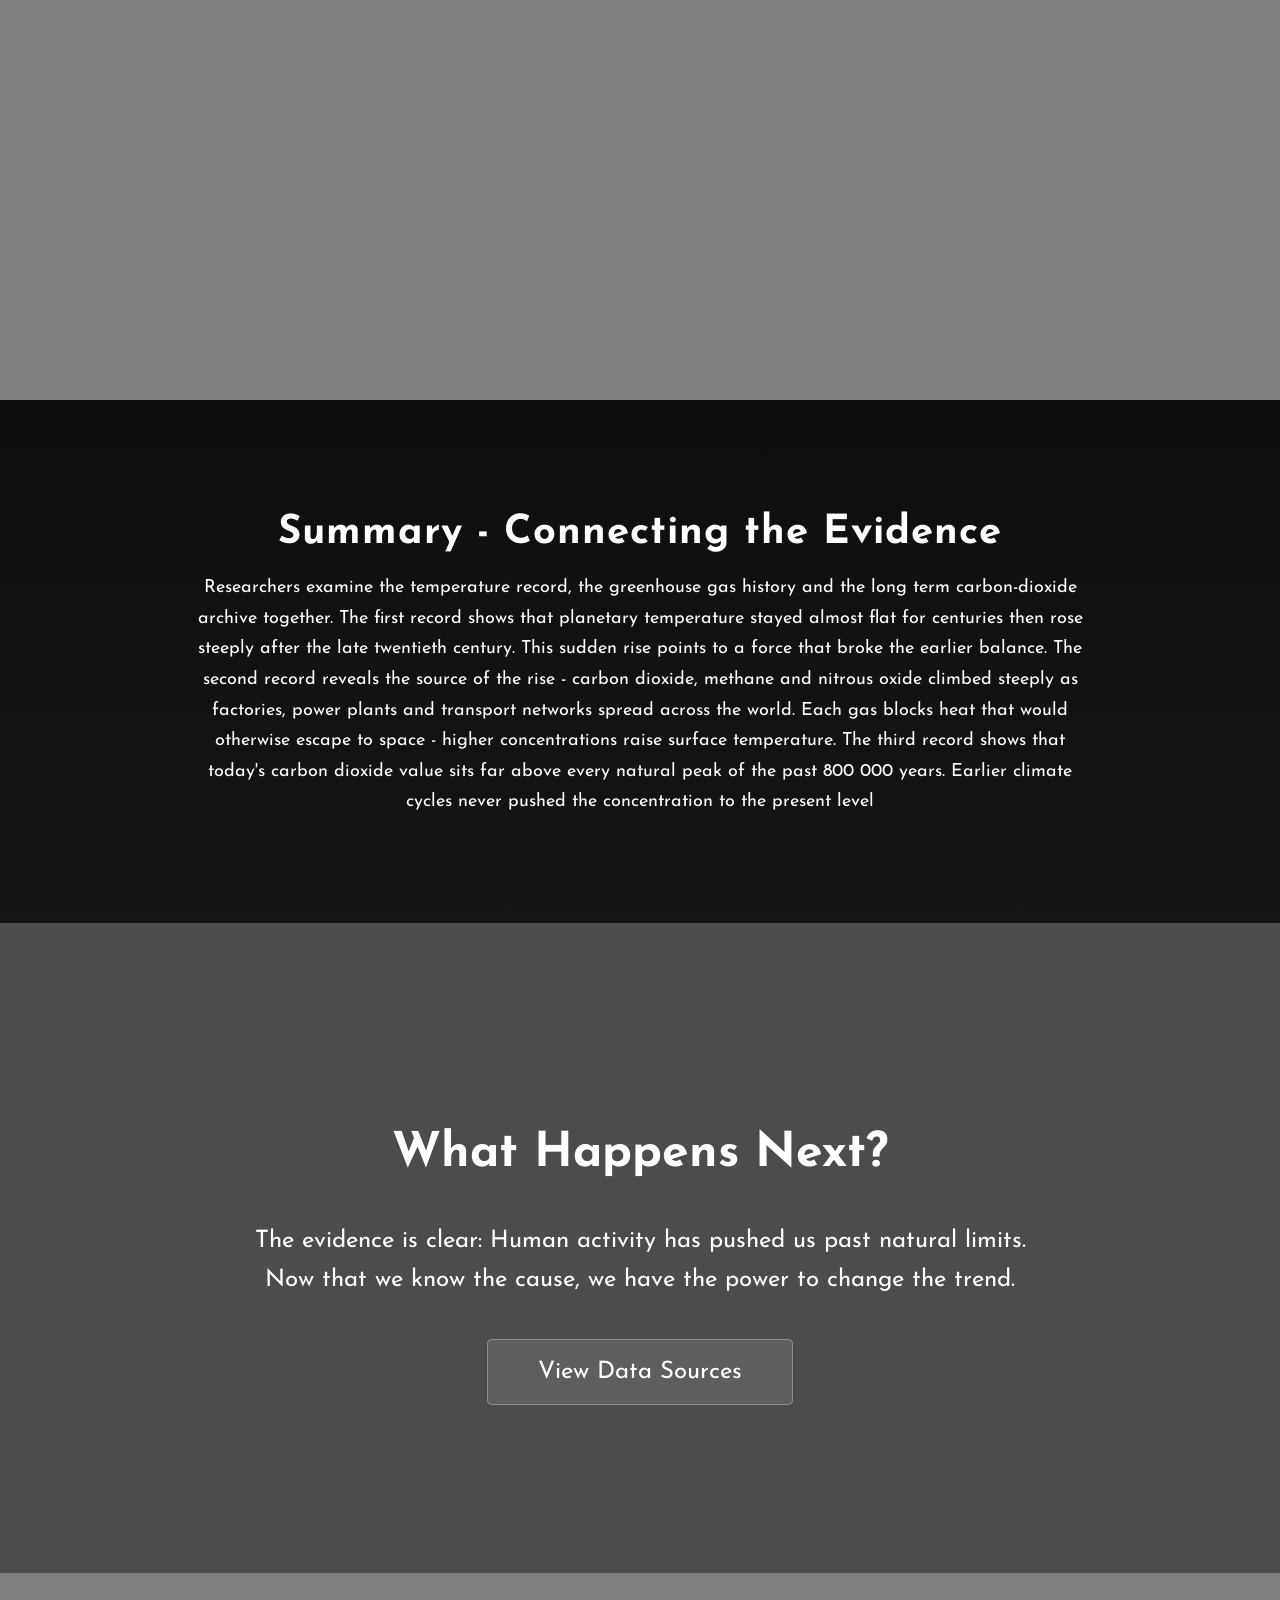
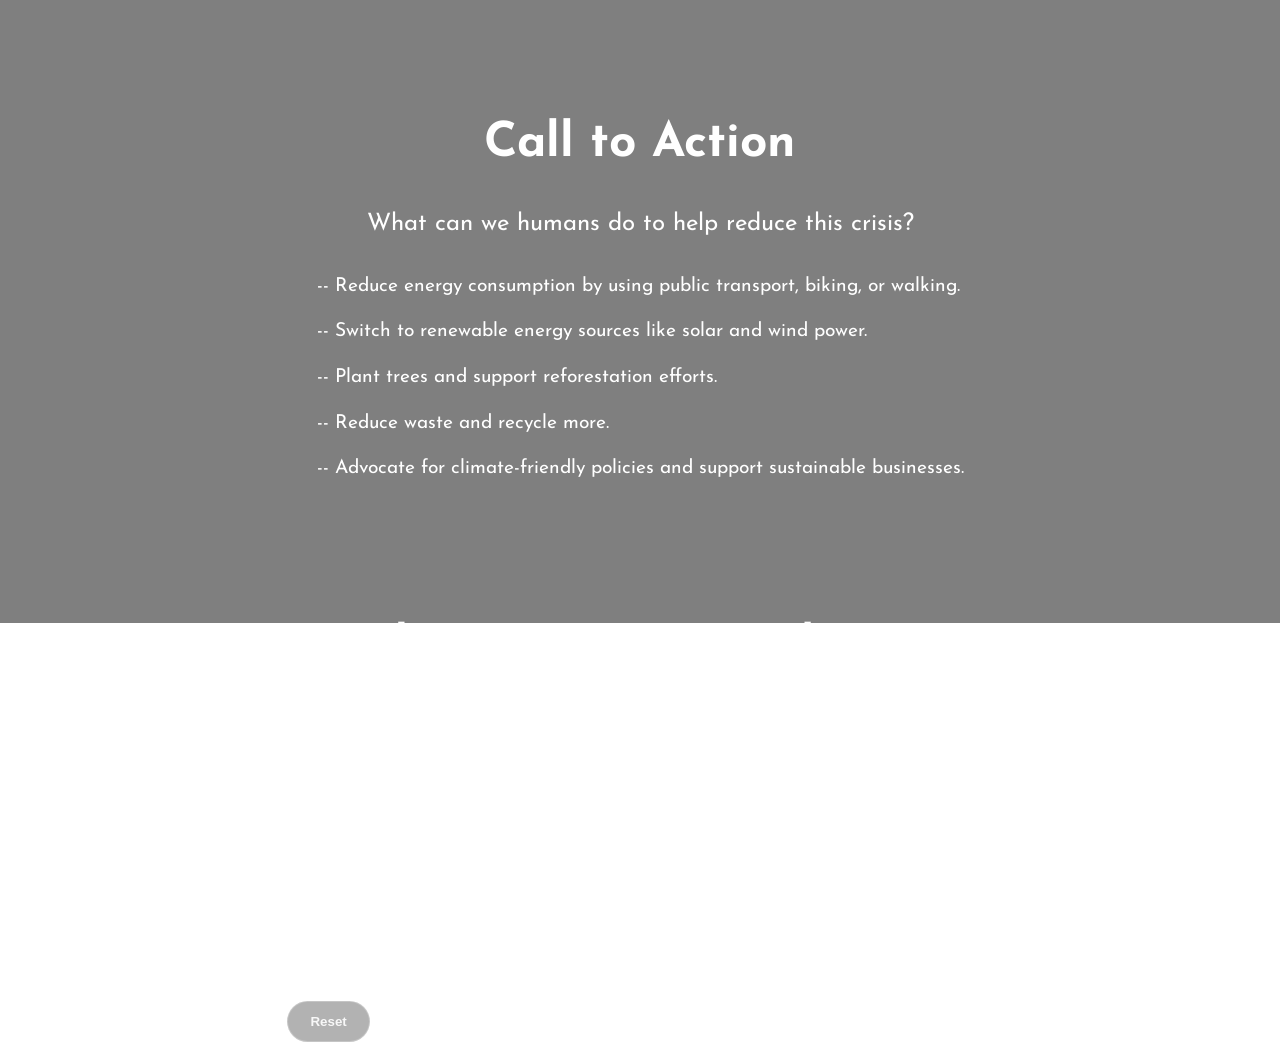
==== commit 0aaebc59: "Changed Words again on Summary" ====
--- a/index.html
+++ b/index.html
@@ -153,7 +153,7 @@
 margin-bottom:25px;
 ">
 
-When researchers analyze all three pieces of evidence collectively, a coherent narrative starts to emerge. The temperature graph illustrates that the Earth maintained a relatively stable climate for centuries before undergoing a swift warming trend that began in the late 20th century. This abrupt change suggests that a significant factor disrupted the natural climate equilibrium. The second piece of evidence elucidates the reason behind this warming. Greenhouse gases, including carbon dioxide, methane, and nitrous oxide, began to increase dramatically during the same period that industrial activities proliferated globally. These gases are effective at trapping heat in the atmosphere, which implies that as their concentrations rise, global temperatures inevitably increase as well. Lastly, the long-term record of carbon dioxide indicates that current atmospheric levels are significantly beyond the natural range observed over the last 800,000 years. Natural climate cycles have never elevated carbon dioxide levels to the extent recorded today. When these three pieces of evidence are synthesized, they form a rational sequence of cause and effect: human industrial activities have escalated greenhouse gas emissions, these gases trap heat in the atmosphere, and this accumulated heat is responsible for the rapid increase in global temperatures observed today.
+Researchers examine the temperature record, the greenhouse gas history and the long term carbon-dioxide archive together. The first record shows that planetary temperature stayed almost flat for centuries then rose steeply after the late twentieth century. This sudden rise points to a force that broke the earlier balance. The second record reveals the source of the rise - carbon dioxide, methane and nitrous oxide climbed steeply as factories, power plants and transport networks spread across the world. Each gas blocks heat that would otherwise escape to space - higher concentrations raise surface temperature. The third record shows that today's carbon dioxide value sits far above every natural peak of the past 800 000 years. Earlier climate cycles never pushed the concentration to the present level
 
 </p>
 
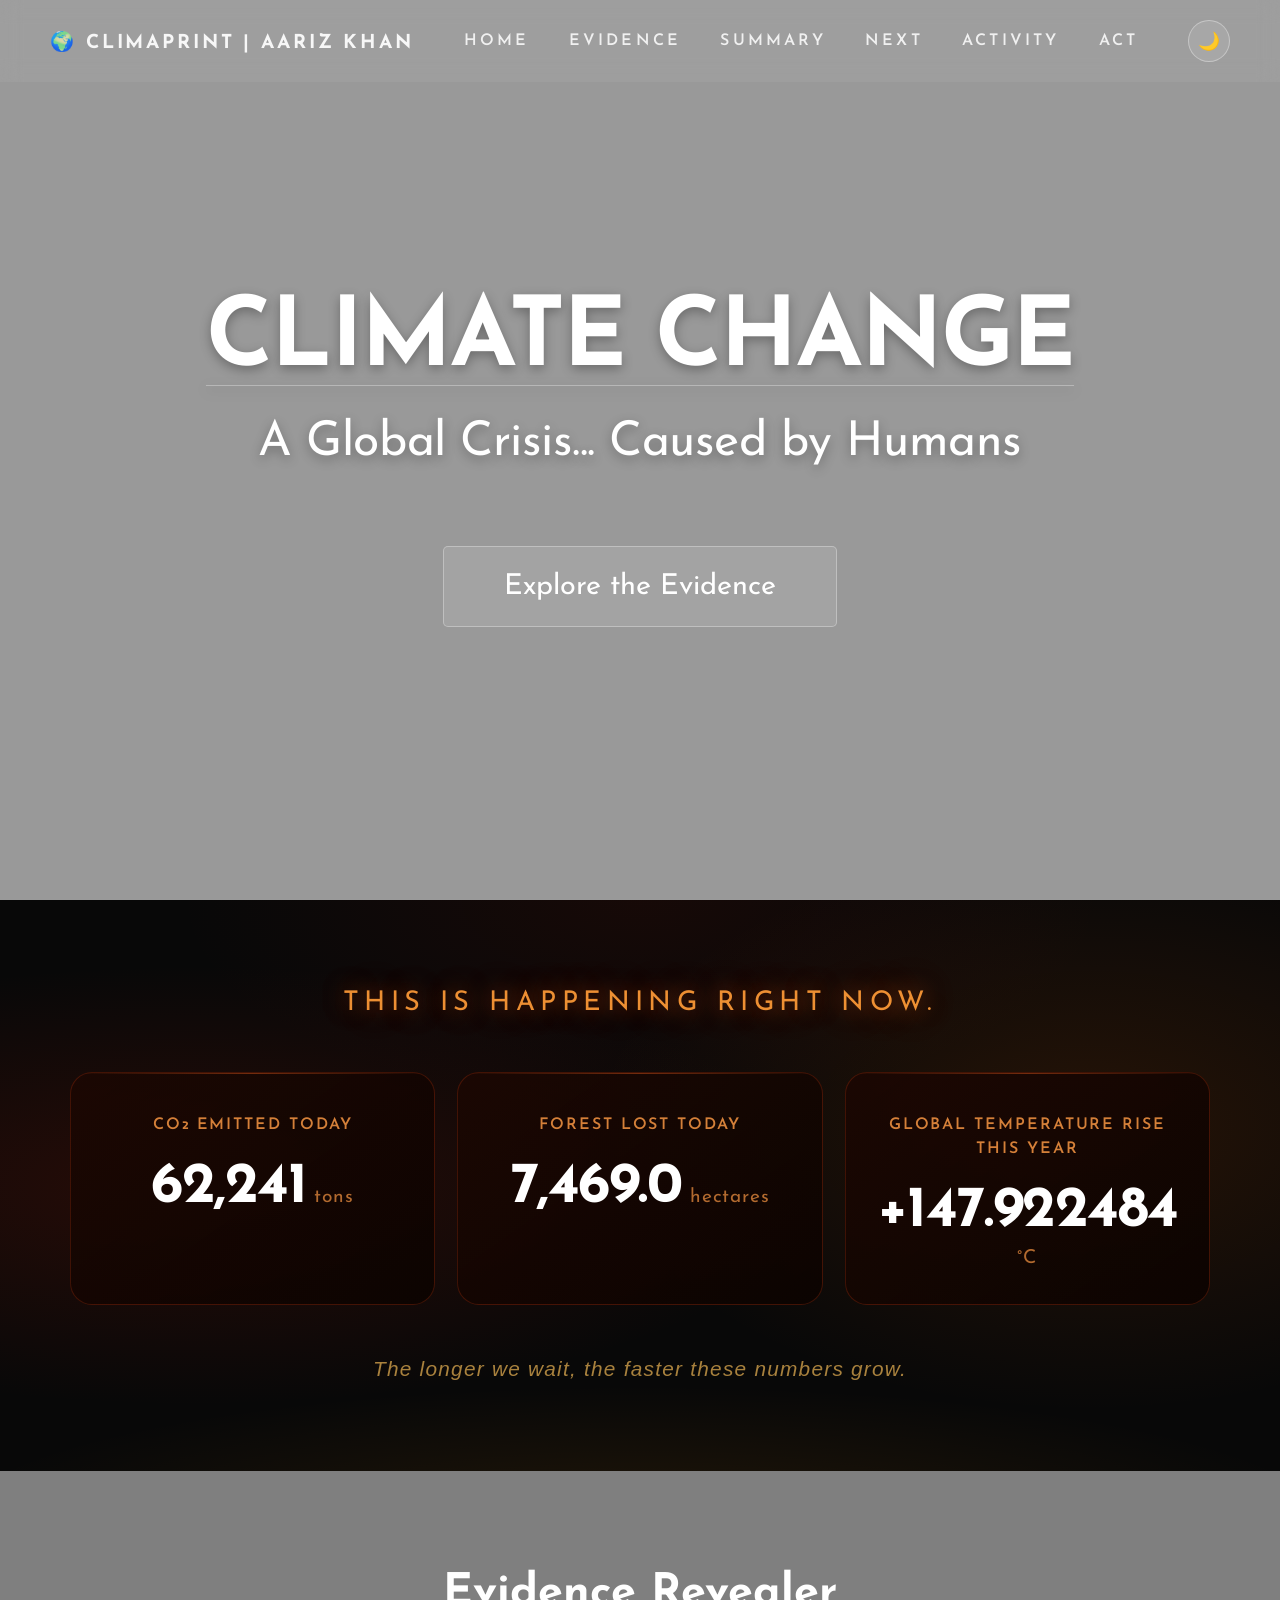
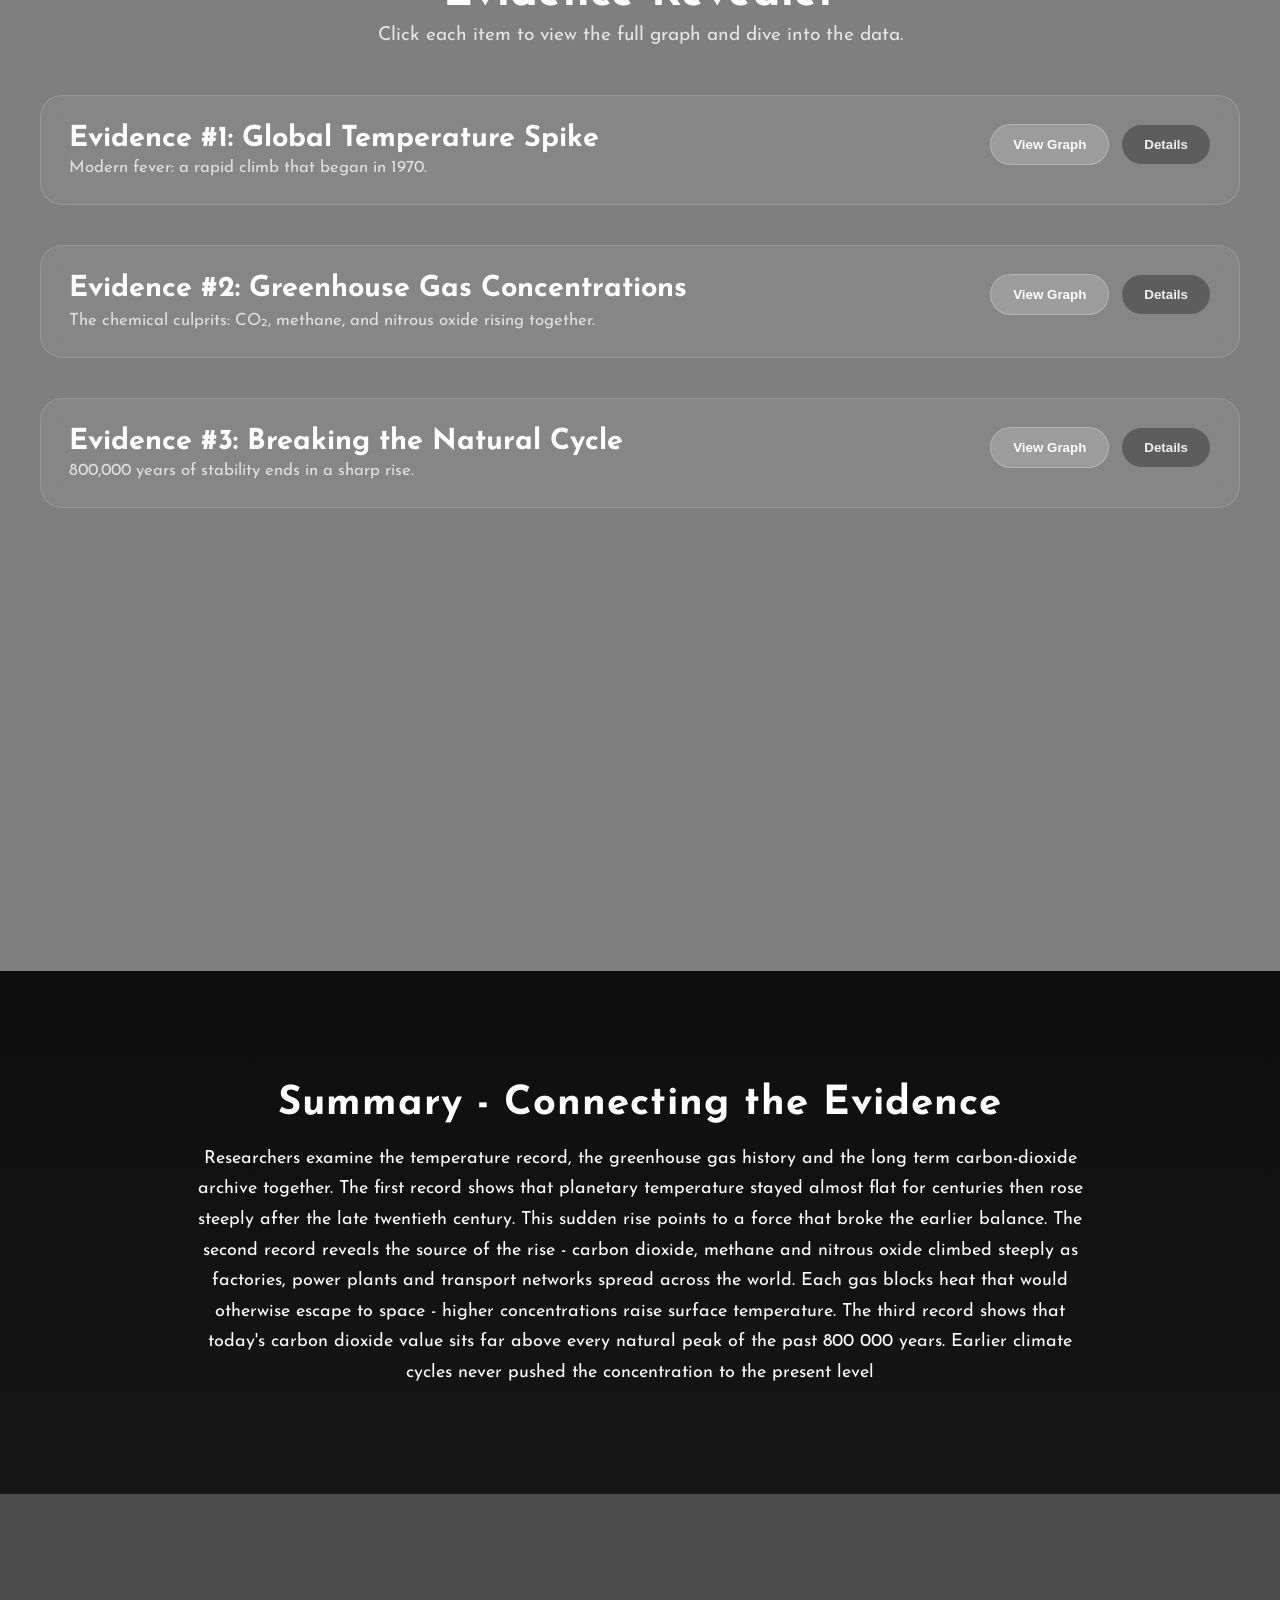
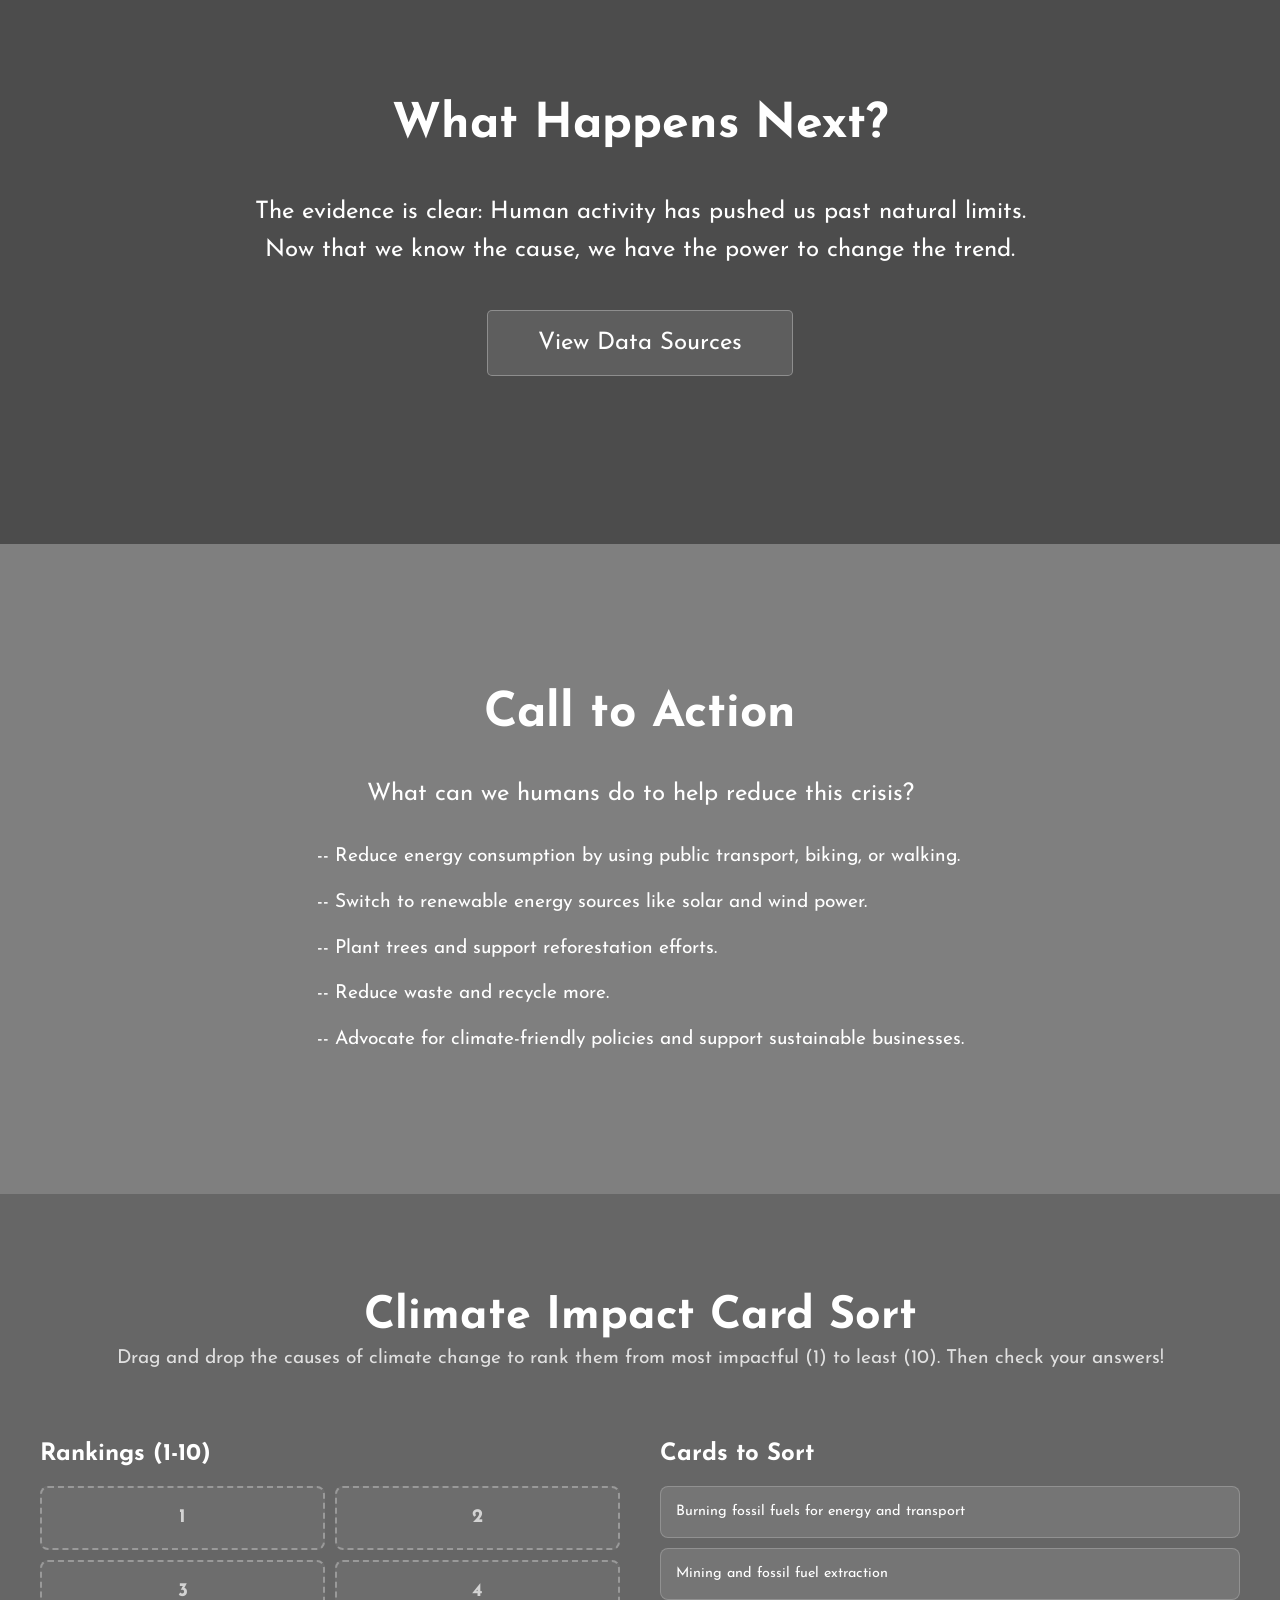
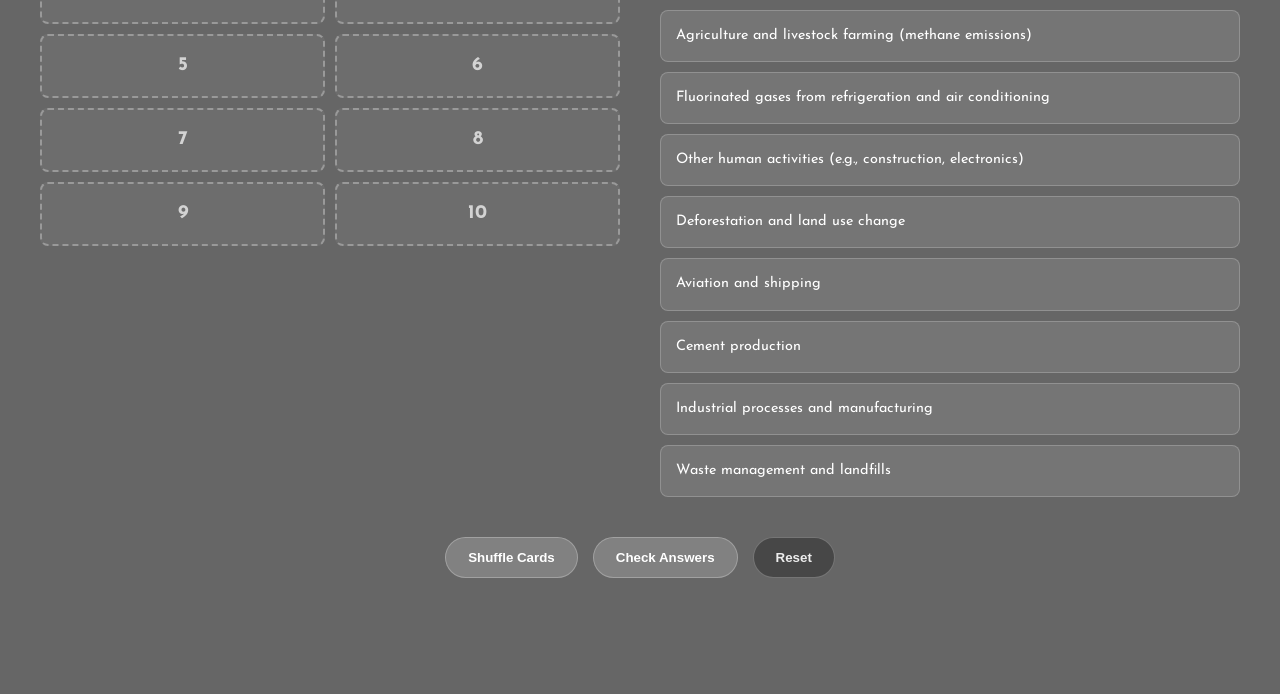
==== commit c8294f7b: "Added Live Counter Panel" ====
--- a/index.html
+++ b/index.html
@@ -37,6 +37,45 @@
 <h1 class="display_title">CLIMATE CHANGE</h1>
 <h2 class="display_subtitle">A Global Crisis... Caused by Humans</h2>
 <button class="scroll-btn" onclick="scrollToEvidence()">Explore the Evidence</button>
+</section>
+
+
+<!-- ===== LIVE GLOBAL IMPACT COUNTER ===== -->
+<section id="live-counter">
+    <div class="counter-bg-shimmer" aria-hidden="true"></div>
+    <div class="counter-content">
+        <p class="counter-tagline-top">This is happening right now.</p>
+
+        <div class="counter-grid">
+
+            <div class="counter-card">
+                <div class="counter-label">CO&#x2082; Emitted Today</div>
+                <div class="counter-number-wrap">
+                    <span class="counter-number" id="num-co2">0</span>
+                    <span class="counter-unit">tons</span>
+                </div>
+            </div>
+
+            <div class="counter-card">
+                <div class="counter-label">Forest Lost Today</div>
+                <div class="counter-number-wrap">
+                    <span class="counter-number" id="num-forest">0</span>
+                    <span class="counter-unit">hectares</span>
+                </div>
+            </div>
+
+            <div class="counter-card">
+                <div class="counter-label">Global Temperature Rise This Year</div>
+                <div class="counter-number-wrap">
+                    <span class="counter-number" id="num-temp">0</span>
+                    <span class="counter-unit">&#x00B0;C</span>
+                </div>
+            </div>
+
+        </div>
+
+        <p class="counter-tagline-bottom">The longer we wait, the faster these numbers grow.</p>
+    </div>
 </section>
 
 
--- a/style.css
+++ b/style.css
@@ -315,6 +315,209 @@
     color: #fff;
 }
 
+/* Card Sort Activity Styles */
+#activity {
+    padding: 100px 20px;
+    background: rgba(0, 0, 0, 0.6);
+    min-height: 100vh;
+}
+
+.card-sort-container {
+    display: flex;
+    gap: 40px;
+    max-width: 1200px;
+    margin: 0 auto;
+    flex-wrap: wrap;
+}
+
+.ranking-slots, .card-pool {
+    flex: 1;
+    min-width: 300px;
+}
+
+.ranking-slots h3, .card-pool h3 {
+    margin-bottom: 20px;
+    font-size: 1.5rem;
+}
+
+.slots {
+    display: grid;
+    grid-template-columns: repeat(2, 1fr);
+    gap: 10px;
+}
+
+.slot {
+    height: 60px;
+    border: 2px dashed rgba(255, 255, 255, 0.3);
+    border-radius: 8px;
+    display: flex;
+    align-items: center;
+    justify-content: center;
+    font-size: 1.2rem;
+    font-weight: bold;
+    color: rgba(255, 255, 255, 0.7);
+    background: rgba(255, 255, 255, 0.05);
+    transition: background 0.3s;
+}
+
+.slot:hover {
+    background: rgba(255, 255, 255, 0.1);
+}
+
+.slot.occupied {
+    background: rgba(255, 255, 255, 0.15);
+    border-color: rgba(255, 255, 255, 0.5);
+}
+
+.cards {
+    display: flex;
+    flex-direction: column;
+    gap: 10px;
+}
+
+.sort-card {
+    background: rgba(255, 255, 255, 0.1);
+    border: 1px solid rgba(255, 255, 255, 0.2);
+    border-radius: 8px;
+    padding: 15px;
+    cursor: grab;
+    transition: transform 0.2s, background 0.2s;
+    font-size: 0.9rem;
+    line-height: 1.4;
+}
+
+.sort-card:hover {
+    background: rgba(255, 255, 255, 0.15);
+    transform: translateY(-2px);
+}
+
+.sort-card:active {
+    cursor: grabbing;
+}
+
+.sort-card.dragging {
+    opacity: 0.5;
+    transform: rotate(5deg);
+}
+
+.activity-controls {
+    display: flex;
+    gap: 15px;
+    justify-content: center;
+    margin-top: 40px;
+    flex-wrap: wrap;
+}
+
+.results {
+    margin-top: 40px;
+    padding: 30px;
+    background: rgba(255, 255, 255, 0.05);
+    border-radius: 15px;
+    text-align: center;
+}
+
+.results h3 {
+    margin-bottom: 20px;
+}
+
+#scoreText {
+    font-size: 1.2rem;
+    margin-bottom: 20px;
+}
+
+#correctOrder {
+    display: flex;
+    flex-direction: column;
+    gap: 10px;
+    max-width: 600px;
+    margin: 0 auto;
+}
+
+.correct-item {
+    display: flex;
+    align-items: center;
+    gap: 15px;
+    padding: 10px;
+    background: rgba(255, 255, 255, 0.1);
+    border-radius: 8px;
+}
+
+.correct-item.correct {
+    background: rgba(0, 255, 0, 0.2);
+}
+
+.correct-item.incorrect {
+    background: rgba(255, 0, 0, 0.2);
+}
+
+.rank-number {
+    font-weight: bold;
+    min-width: 30px;
+    text-align: center;
+}
+
+@media (max-width: 768px) {
+    .card-sort-container {
+        flex-direction: column;
+    }
+
+    .slots {
+        grid-template-columns: 1fr;
+    }
+
+    .activity-controls {
+        flex-direction: column;
+        align-items: center;
+    }
+}
+
+/* Light theme for card sort */
+body.light-theme #activity {
+    background: rgba(255, 255, 255, 0.7);
+    color: #0b1d2a;
+}
+
+body.light-theme .slot {
+    background: rgba(11, 29, 42, 0.05);
+    border-color: rgba(11, 29, 42, 0.3);
+    color: rgba(11, 29, 42, 0.7);
+}
+
+body.light-theme .slot:hover {
+    background: rgba(11, 29, 42, 0.1);
+}
+
+body.light-theme .slot.occupied {
+    background: rgba(11, 29, 42, 0.15);
+    border-color: rgba(11, 29, 42, 0.5);
+}
+
+body.light-theme .sort-card {
+    background: rgba(11, 29, 42, 0.1);
+    border-color: rgba(11, 29, 42, 0.2);
+    color: #0b1d2a;
+}
+
+body.light-theme .sort-card:hover {
+    background: rgba(11, 29, 42, 0.15);
+}
+
+body.light-theme .results {
+    background: rgba(11, 29, 42, 0.05);
+}
+
+body.light-theme .correct-item {
+    background: rgba(11, 29, 42, 0.1);
+}
+
+body.light-theme .correct-item.correct {
+    background: rgba(0, 255, 0, 0.3);
+}
+
+body.light-theme .correct-item.incorrect {
+    background: rgba(255, 0, 0, 0.3);
+}
+
 .hidden {
     display: none;
     max-height: 0;
@@ -533,4 +736,201 @@
     margin-bottom: 15px;
     font-size: 1.2rem;
     line-height: 1.6;
+}
+
+/* ========== LIVE IMPACT COUNTER SECTION ========== */
+
+#live-counter {
+    position: relative;
+    padding: 90px 20px;
+    background: #080808;
+    text-align: center;
+    overflow: hidden;
+    z-index: 0;
+}
+
+/* Animated heat-shimmer gradient background */
+.counter-bg-shimmer {
+    position: absolute;
+    inset: 0;
+    background:
+        radial-gradient(ellipse 90% 70% at 15% 50%, rgba(180, 30, 5, 0.18) 0%, transparent 55%),
+        radial-gradient(ellipse 70% 90% at 85% 40%, rgba(220, 90, 0, 0.14) 0%, transparent 55%),
+        radial-gradient(ellipse 110% 50% at 50% 110%, rgba(255, 150, 0, 0.1) 0%, transparent 50%),
+        radial-gradient(ellipse 60% 60% at 50% 0%, rgba(150, 20, 0, 0.1) 0%, transparent 60%);
+    animation: heatShimmer 9s ease-in-out infinite alternate;
+    pointer-events: none;
+    z-index: 0;
+}
+
+@keyframes heatShimmer {
+    0% {
+        opacity: 0.55;
+        transform: scale(1) translateY(0px);
+    }
+    25% {
+        opacity: 0.9;
+        transform: scale(1.04) translateY(-6px);
+    }
+    50% {
+        opacity: 0.7;
+        transform: scale(0.97) translateY(4px);
+    }
+    75% {
+        opacity: 1;
+        transform: scale(1.06) translateY(-3px);
+    }
+    100% {
+        opacity: 0.65;
+        transform: scale(1.01) translateY(2px);
+    }
+}
+
+.counter-content {
+    position: relative;
+    z-index: 1;
+    max-width: 1140px;
+    margin: 0 auto;
+}
+
+.counter-tagline-top {
+    font-family: 'Josefin Sans', sans-serif;
+    font-size: clamp(1.1rem, 2.8vw, 1.7rem);
+    font-weight: 400;
+    letter-spacing: 0.2em;
+    text-transform: uppercase;
+    color: rgba(255, 155, 55, 0.92);
+    margin: 0 0 55px;
+    text-shadow: 0 0 22px rgba(255, 110, 25, 0.55), 0 0 50px rgba(255, 70, 10, 0.25);
+}
+
+.counter-tagline-bottom {
+    font-family: 'Josefin Sans', sans-serif;
+    font-size: clamp(0.95rem, 2.2vw, 1.3rem);
+    font-weight: 300;
+    letter-spacing: 0.06em;
+    color: rgba(255, 195, 90, 0.65);
+    margin: 52px 0 0;
+    font-style: italic;
+}
+
+/* Counter grid — 3 columns desktop, 1 column mobile */
+.counter-grid {
+    display: grid;
+    grid-template-columns: repeat(3, 1fr);
+    gap: 22px;
+}
+
+@media (max-width: 860px) {
+    .counter-grid {
+        grid-template-columns: 1fr;
+        gap: 18px;
+        max-width: 480px;
+        margin-left: auto;
+        margin-right: auto;
+    }
+}
+
+/* Individual counter card */
+.counter-card {
+    background: linear-gradient(145deg, rgba(28, 7, 3, 0.88), rgba(12, 4, 1, 0.94));
+    border: 1px solid rgba(190, 55, 15, 0.28);
+    border-radius: 22px;
+    padding: 40px 22px 36px;
+    transition: transform 0.32s ease, box-shadow 0.32s ease, border-color 0.32s ease;
+    cursor: default;
+    position: relative;
+    overflow: hidden;
+}
+
+/* Subtle inner top-glow */
+.counter-card::before {
+    content: '';
+    position: absolute;
+    top: 0;
+    left: 0;
+    right: 0;
+    height: 1px;
+    background: linear-gradient(90deg, transparent, rgba(255, 100, 30, 0.4), transparent);
+    pointer-events: none;
+}
+
+/* Hover: scale up + warm glow shadow */
+.counter-card:hover {
+    transform: scale(1.045) translateY(-5px);
+    box-shadow:
+        0 22px 55px rgba(190, 45, 5, 0.38),
+        0 0 32px rgba(255, 90, 20, 0.18),
+        inset 0 1px 0 rgba(255, 130, 50, 0.25);
+    border-color: rgba(255, 95, 25, 0.62);
+}
+
+.counter-label {
+    font-family: 'Josefin Sans', sans-serif;
+    font-size: clamp(0.8rem, 1.5vw, 1rem);
+    font-weight: 600;
+    letter-spacing: 0.12em;
+    text-transform: uppercase;
+    color: rgba(255, 155, 70, 0.82);
+    margin-bottom: 22px;
+    line-height: 1.5;
+}
+
+.counter-number-wrap {
+    display: flex;
+    align-items: baseline;
+    justify-content: center;
+    gap: 8px;
+    flex-wrap: wrap;
+}
+
+/* Large animated number */
+.counter-number {
+    font-family: 'Josefin Sans', sans-serif;
+    font-size: clamp(2.4rem, 4.5vw, 3.8rem);
+    font-weight: 700;
+    color: #ffffff;
+    letter-spacing: -0.025em;
+    line-height: 1;
+    animation: numberGlowPulse 2.4s ease-in-out infinite;
+    display: inline-block;
+    word-break: break-all;
+}
+
+@keyframes numberGlowPulse {
+    0%, 100% {
+        text-shadow:
+            0 0 8px rgba(255, 130, 45, 0.75),
+            0 0 22px rgba(255, 85, 18, 0.45),
+            0 0 45px rgba(255, 55, 8, 0.25);
+    }
+    50% {
+        text-shadow:
+            0 0 14px rgba(255, 165, 70, 1),
+            0 0 35px rgba(255, 110, 30, 0.65),
+            0 0 70px rgba(255, 70, 12, 0.4);
+    }
+}
+
+.counter-unit {
+    font-family: 'Josefin Sans', sans-serif;
+    font-size: clamp(0.95rem, 1.8vw, 1.2rem);
+    font-weight: 400;
+    color: rgba(255, 155, 70, 0.68);
+    letter-spacing: 0.05em;
+    flex-shrink: 0;
+}
+
+/* Keep dark/fire feel in light theme — intentional contrast */
+body.light-theme #live-counter {
+    background: #0c0704;
+}
+
+body.light-theme .counter-tagline-top,
+body.light-theme .counter-tagline-bottom,
+body.light-theme .counter-label,
+body.light-theme .counter-number,
+body.light-theme .counter-unit {
+    /* Preserve fire color palette regardless of theme */
+    color: inherit;
 }
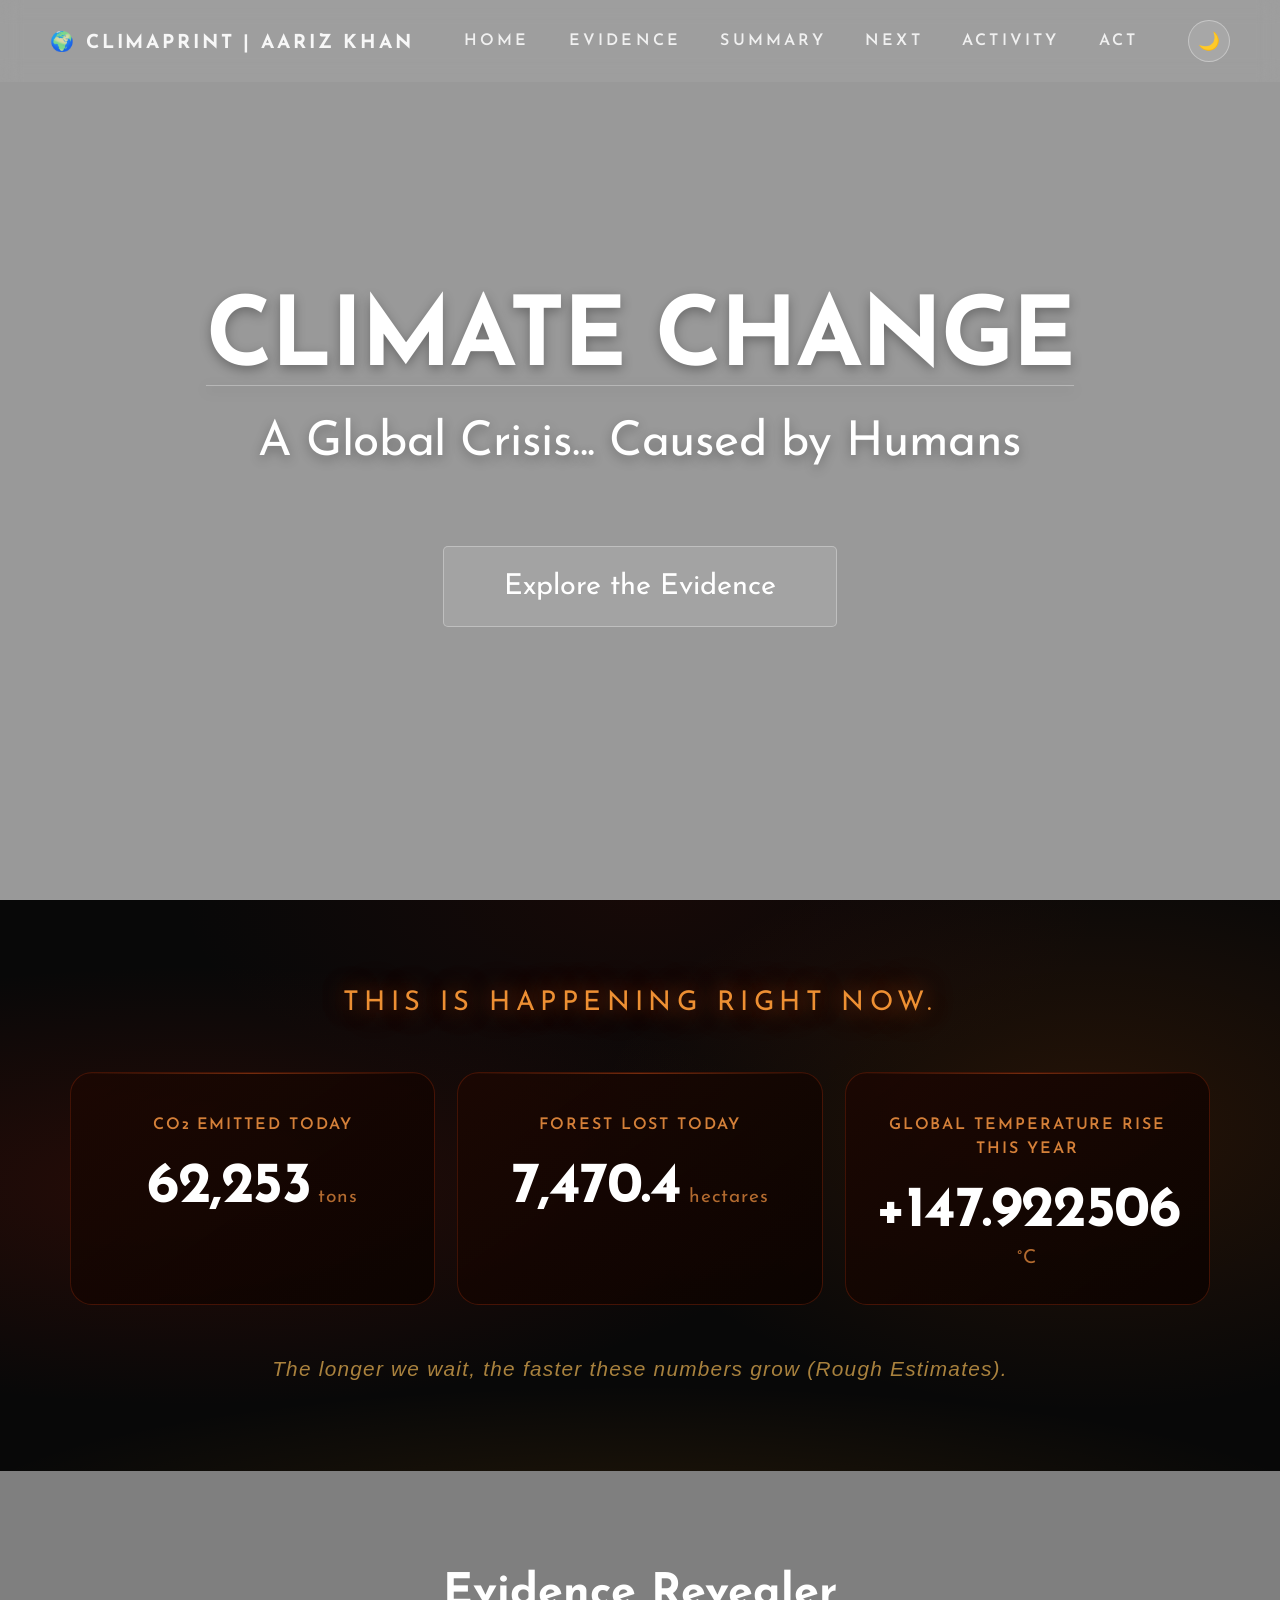
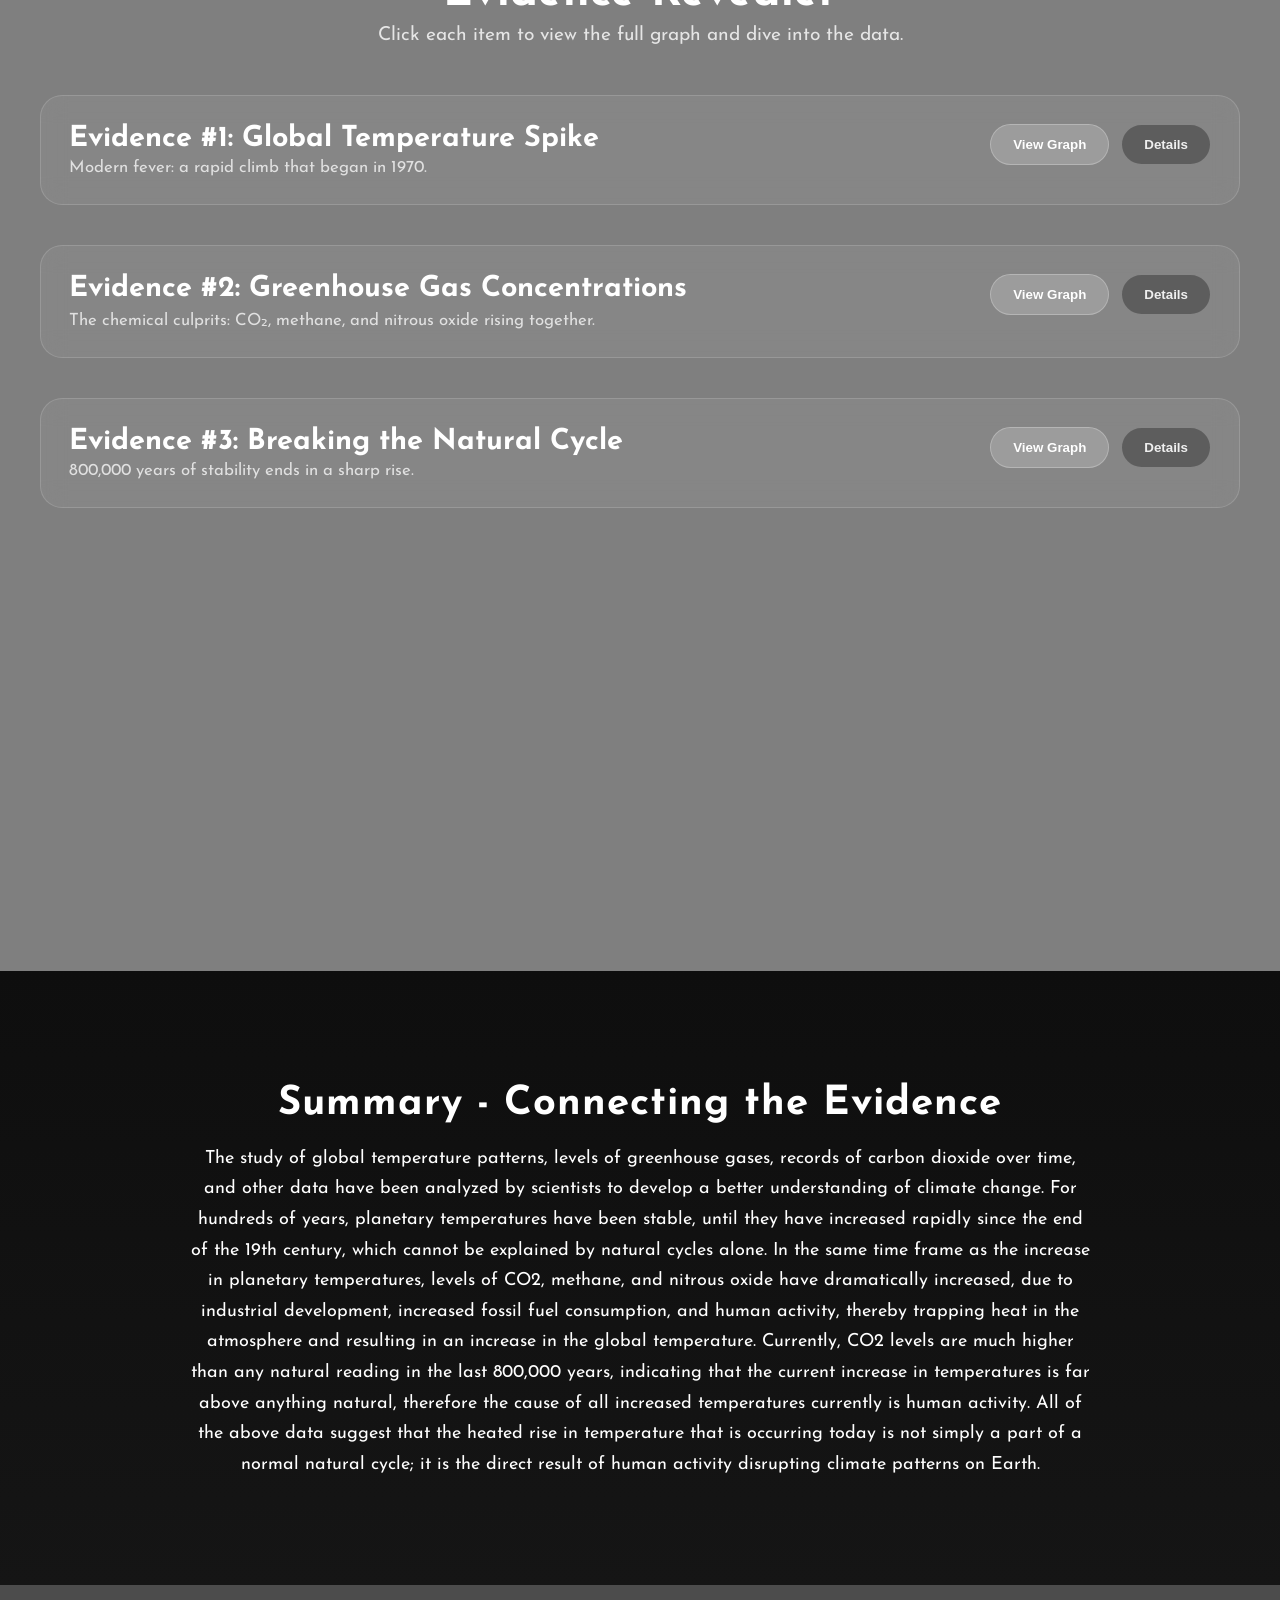
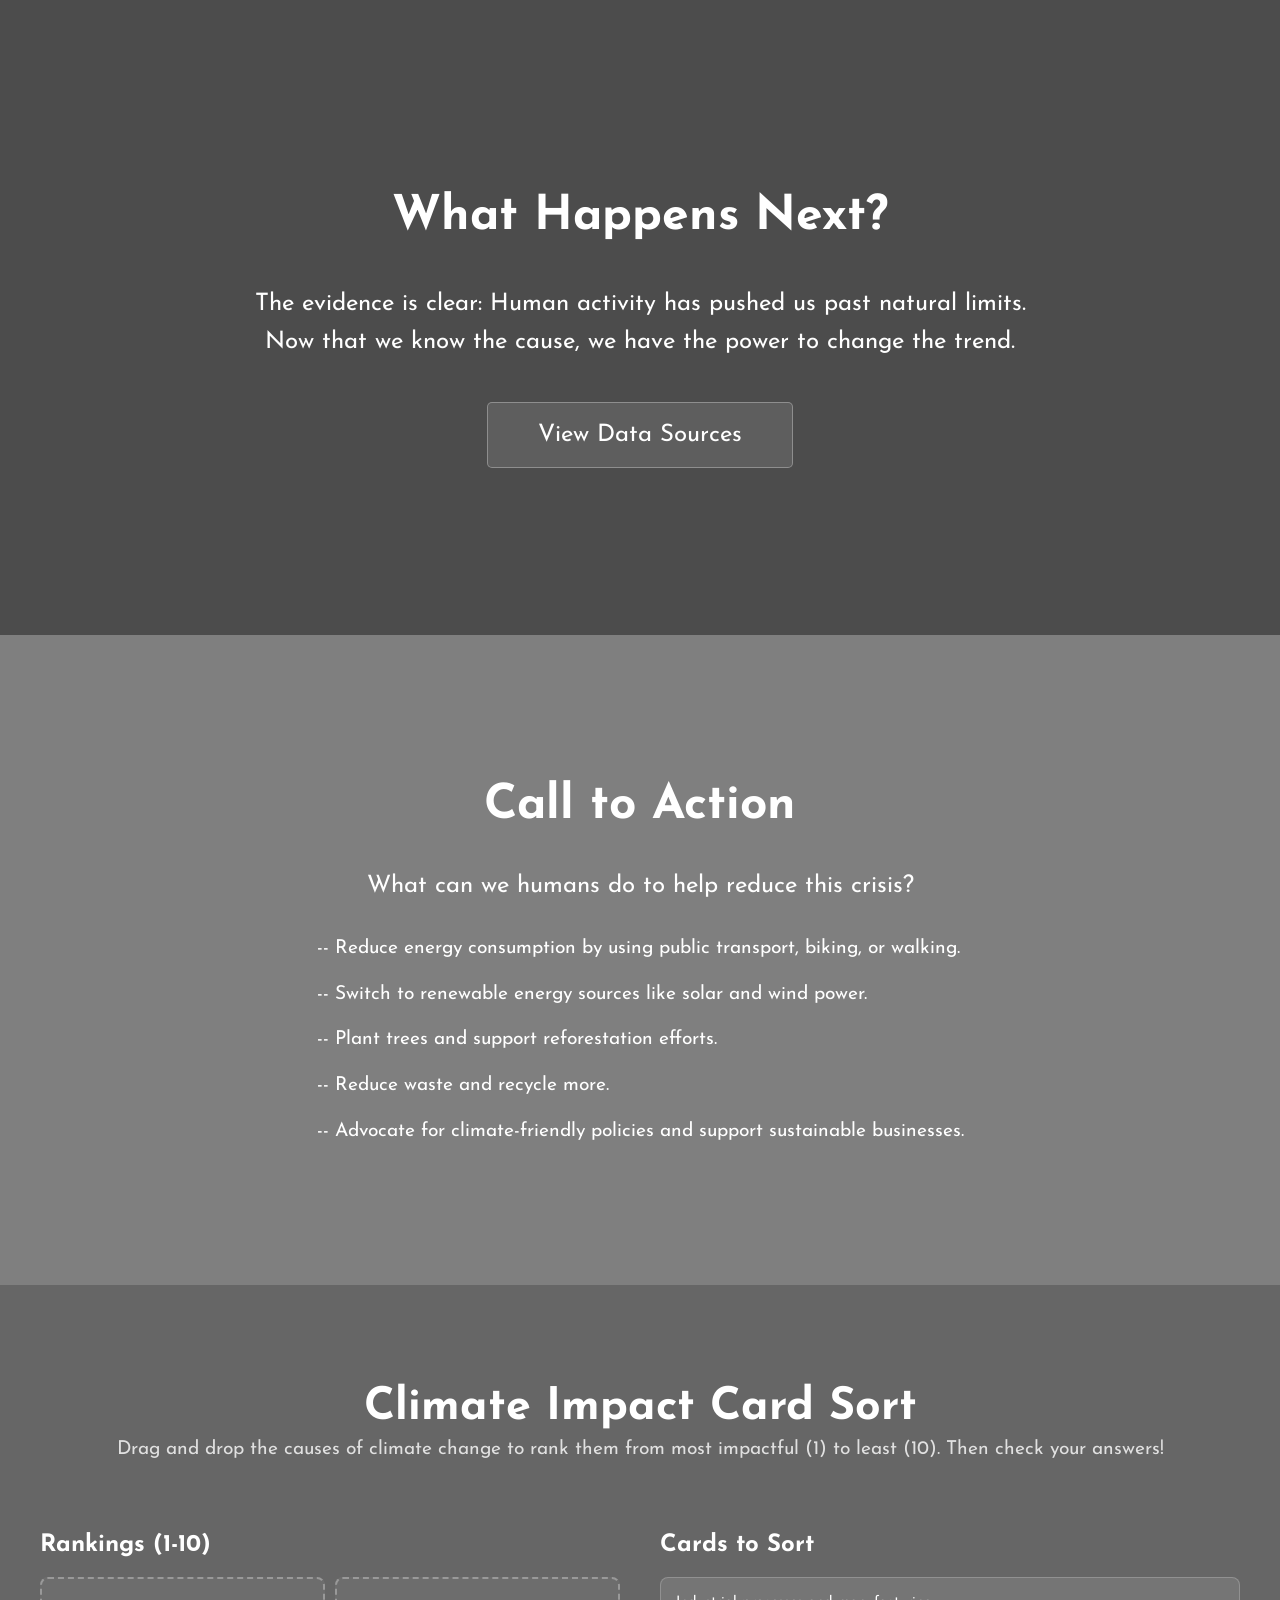
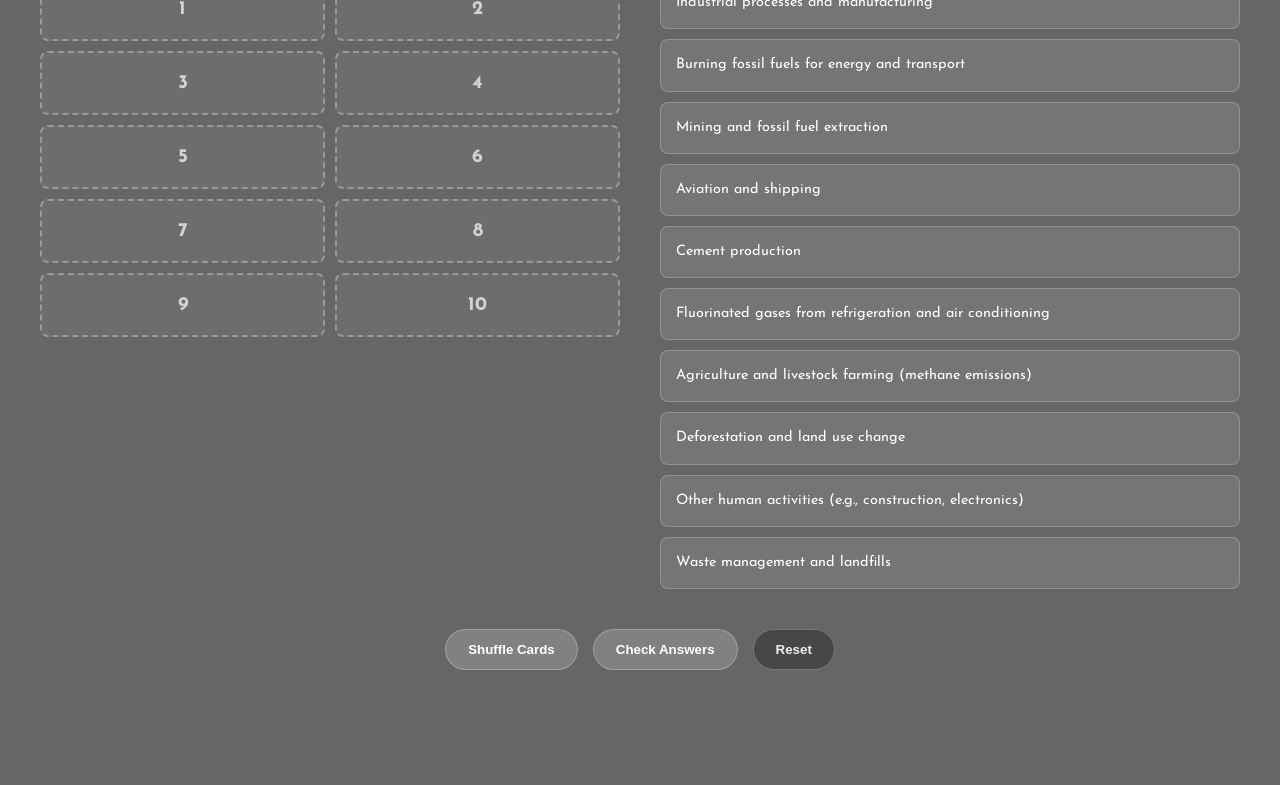
==== commit 94ee454c: "Added Disclaimer on live stats" ====
--- a/index.html
+++ b/index.html
@@ -74,7 +74,7 @@
 
         </div>
 
-        <p class="counter-tagline-bottom">The longer we wait, the faster these numbers grow.</p>
+        <p class="counter-tagline-bottom">The longer we wait, the faster these numbers grow (Rough Estimates).</p>
     </div>
 </section>
 
@@ -192,7 +192,7 @@
 margin-bottom:25px;
 ">
 
-Researchers examine the temperature record, the greenhouse gas history and the long term carbon-dioxide archive together. The first record shows that planetary temperature stayed almost flat for centuries then rose steeply after the late twentieth century. This sudden rise points to a force that broke the earlier balance. The second record reveals the source of the rise - carbon dioxide, methane and nitrous oxide climbed steeply as factories, power plants and transport networks spread across the world. Each gas blocks heat that would otherwise escape to space - higher concentrations raise surface temperature. The third record shows that today's carbon dioxide value sits far above every natural peak of the past 800 000 years. Earlier climate cycles never pushed the concentration to the present level
+The study of global temperature patterns, levels of greenhouse gases, records of carbon dioxide over time, and other data have been analyzed by scientists to develop a better understanding of climate change. For hundreds of years, planetary temperatures have been stable, until they have increased rapidly since the end of the 19th century, which cannot be explained by natural cycles alone. In the same time frame as the increase in planetary temperatures, levels of CO2, methane, and nitrous oxide have dramatically increased, due to industrial development, increased fossil fuel consumption, and human activity, thereby trapping heat in the atmosphere and resulting in an increase in the global temperature. Currently, CO2 levels are much higher than any natural reading in the last 800,000 years, indicating that the current increase in temperatures is far above anything natural, therefore the cause of all increased temperatures currently is human activity. All of the above data suggest that the heated rise in temperature that is occurring today is not simply a part of a normal natural cycle; it is the direct result of human activity disrupting climate patterns on Earth.
 
 </p>
 
